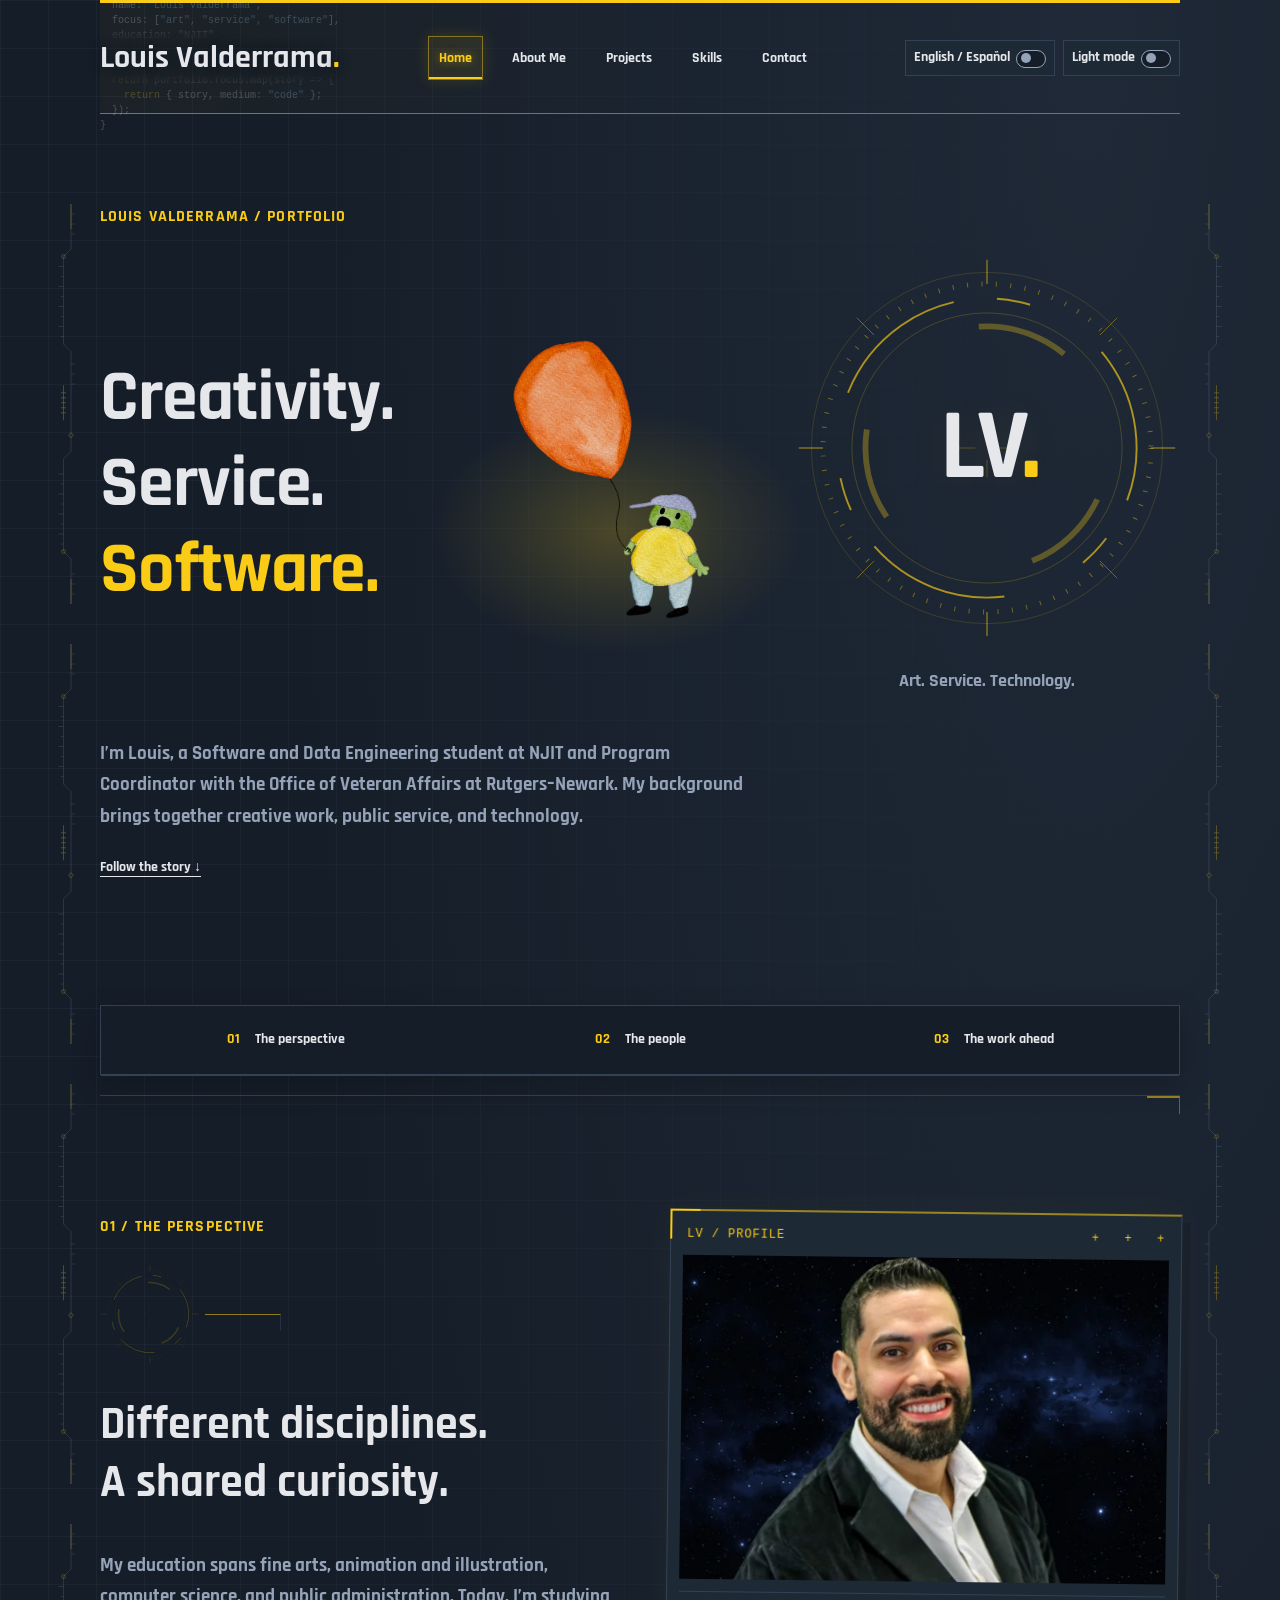
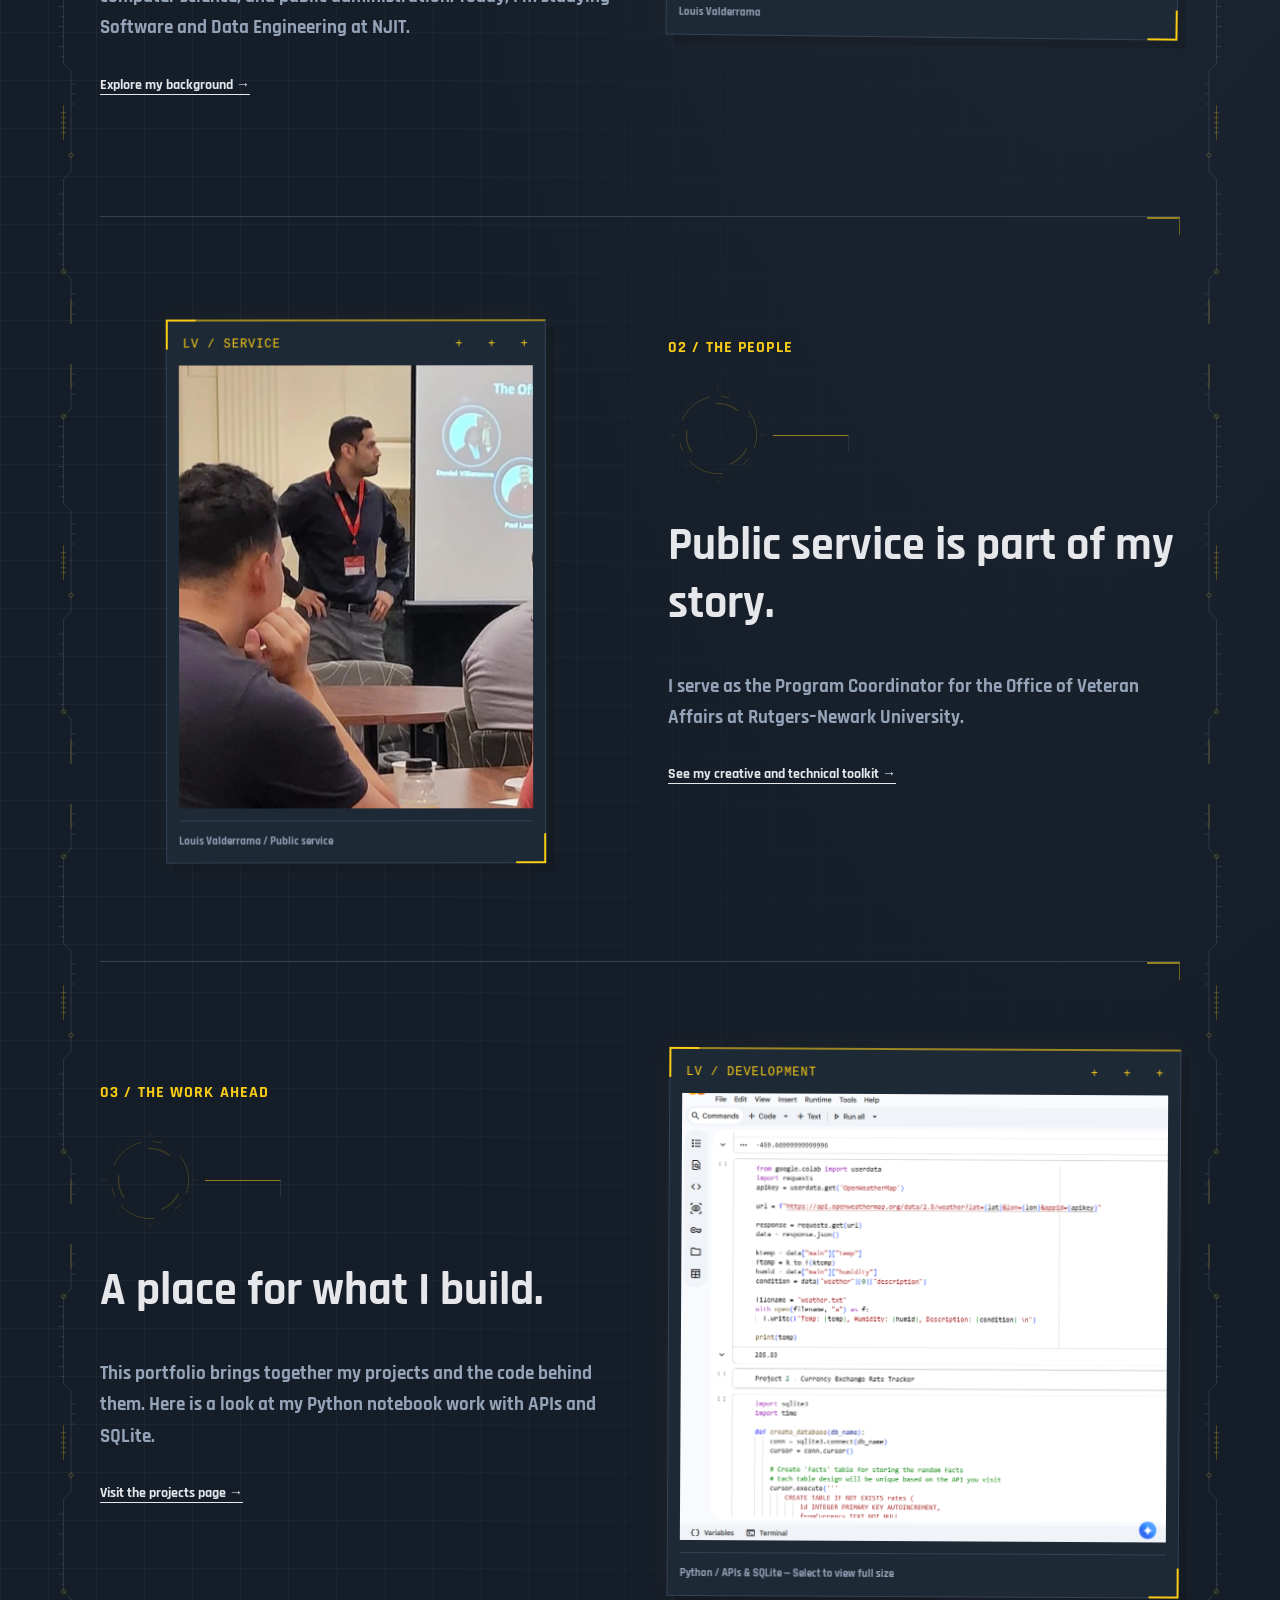
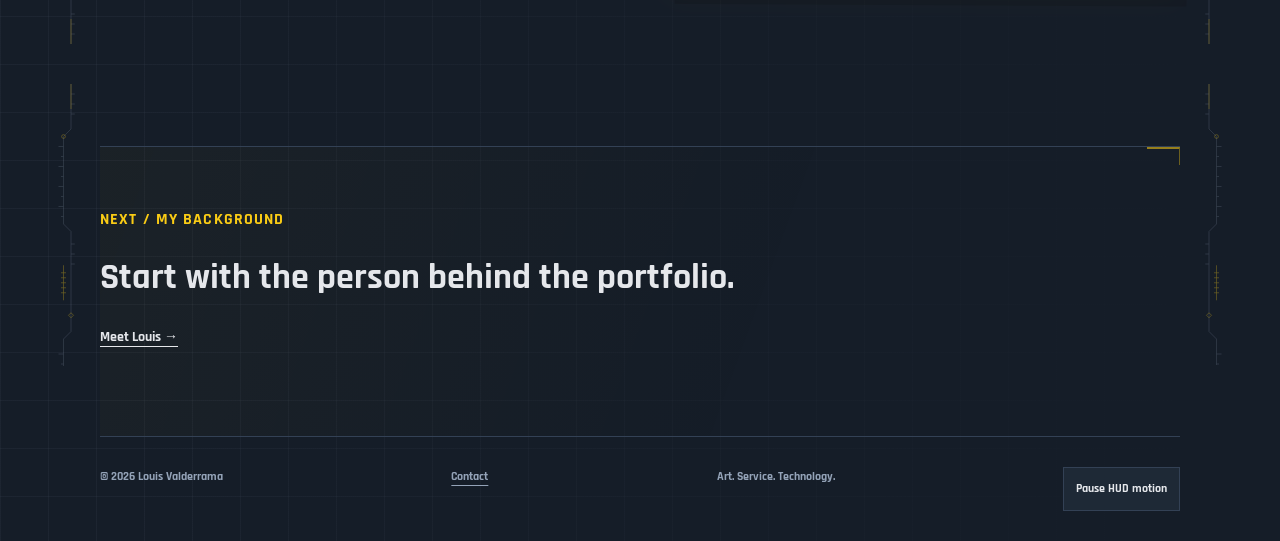
==== index.html @ e99a9b0b "Use normal-flow Service portrait for mobile layouts" ====
<!DOCTYPE html>
<html lang="en">
  <head>
    <meta charset="UTF-8">
    <meta name="viewport" content="width=device-width, initial-scale=1.0">
    <meta name="description" content="Louis Valderrama’s personal portfolio. NJIT Software and Data Engineering student with a background in art, public administration, and technology.">
    <title>Home | Louis Valderrama</title>
    <script>
      // Establish the enhanced header layout and palette before rendering.
      document.documentElement.dataset.js = '';
      try {
        const savedTheme = localStorage.getItem('portfolio-theme');
        document.documentElement.dataset.theme = savedTheme === 'light' ? 'light' : 'dark';
      } catch {
        document.documentElement.dataset.theme = 'dark';
      }
    </script>
    <script src="js/theme.js?v=deferred-theme-1" defer></script>
    <link rel="preload" href="fonts/Rajdhani-Bold.woff2" as="font" type="font/woff2" crossorigin>
    <link rel="stylesheet" href="css/style.css?v=service-portrait-1">
  </head>
  <body>
    <a class="skip-link" href="#main">Skip to content</a>
    <header class="site-header home-header">
      <div class="header-identity">
        <pre class="header-code" aria-hidden="true"><span class="header-code-key">const</span> portfolio = {
  name: <span class="header-code-string">"Louis Valderrama"</span>,
  focus: [<span class="header-code-string">"art", "service", "software"</span>],
  education: <span class="header-code-string">"NJIT"</span>
};
<span class="header-code-key">function</span> explore() {
  <span class="header-code-key">return</span> portfolio.focus.map(story =&gt; {
    <span class="header-code-key">return</span> { story, medium: <span class="header-code-string">"code"</span> };
  });
}</pre>
        <a class="brand" href="index.html" aria-label="Louis Valderrama home">Louis Valderrama<span>.</span>
        </a>
      </div>
      <button class="menu-toggle" type="button" aria-expanded="false" aria-controls="main-navigation" hidden><span class="menu-icon" aria-hidden="true"></span><span>Menu</span></button>
      <nav id="main-navigation" aria-label="Main navigation">
        <a href="index.html" aria-current="page">Home</a>
        <a href="about.html">About Me</a>
        <a href="projects.html">Projects</a>
        <a href="skills.html">Skills</a>
        <a href="contact.html">Contact</a>
      </nav>
      <div class="header-controls">
        <button class="language-toggle" type="button" role="switch" aria-checked="false" aria-label="Spanish language" hidden><span lang="en">English</span> / <span lang="es">Español</span></button>
        <button class="theme-toggle" type="button" role="switch" aria-checked="false" hidden>Light mode</button>
      </div>
    </header>
    <main id="main" class="home-page">
      <section class="hero">
        <div>
          <p class="eyebrow">Louis Valderrama / Portfolio</p>
          <h1>Creativity.<br>Service.<br>
            <span>Software.</span>
          </h1>
          <p class="lead">I’m Louis, a Software and Data Engineering student at NJIT and Program Coordinator with the Office of Veteran Affairs at Rutgers–Newark. My background brings together creative work, public service, and technology.</p>
          <a class="text-link" href="#perspective">Follow the story &darr;</a>
        </div>
        <div class="hero-character">
          <img class="character-body" src="images/balloon-character.webp" alt="Watercolor green character holding an orange balloon." width="1127" height="1396" decoding="async">
          <img class="character-balloon" src="images/balloon-character.webp" alt="" aria-hidden="true" width="1127" height="1396" decoding="async">
        </div>
        <aside class="profile-panel" aria-label="Louis Valderrama monogram">
          <div class="monogram" aria-hidden="true"><b class="monogram-letters">LV<span>.</span></b>
          </div>
          <p>Art. Service. Technology.</p>
        </aside>
      </section>
      <nav class="chapter-nav" aria-label="Homepage chapters">
        <a href="#perspective"><span>01</span> The perspective</a>
        <a href="#people"><span>02</span> The people</a>
        <a href="#work"><span>03</span> The work ahead</a>
        <div class="chapter-progress" aria-hidden="true"><span></span></div>
      </nav>
      <section class="section story-chapter perspective-chapter" id="perspective">
        <div>
          <p class="eyebrow">01 / The perspective</p>
          <div class="chapter-instrument" aria-hidden="true"></div>
          <h2 data-reveal>Different disciplines.<br>A shared curiosity.</h2>
          <p class="lead" data-reveal>My education spans fine arts, animation and illustration, computer science, and public administration. Today, I’m studying Software and Data Engineering at NJIT.</p>
          <a class="text-link" href="about.html">Explore my background &rarr;</a>
        </div>
        <figure class="hud-picture portrait-frame" data-reveal>
          <div class="portrait-mark" aria-hidden="true"><span>LV / PROFILE</span><span>+ &nbsp; + &nbsp; +</span></div>
          <img src="images/louis-valderrama-profile-1200.webp" srcset="images/louis-valderrama-profile-600.webp 600w, images/louis-valderrama-profile-1200.webp 1200w" sizes="(max-width: 850px) 90vw, 550px" alt="Portrait of Louis Valderrama against a starry background." width="2400" height="1600" loading="lazy" decoding="async">
          <figcaption>Louis Valderrama</figcaption>
        </figure>
      </section>
      <section class="section story-chapter perspective-chapter service-chapter" id="people">
        <div>
          <p class="eyebrow">02 / The people</p>
          <div class="chapter-instrument" aria-hidden="true"></div>
          <h2 data-reveal>Public service is part of my story.</h2>
          <p class="lead" data-reveal>I serve as the Program Coordinator for the Office of Veteran Affairs at Rutgers–Newark University.</p>
          <a class="text-link" href="skills.html">See my creative and technical toolkit &rarr;</a>
        </div>
        <figure class="hud-picture portrait-frame" data-reveal>
          <div class="portrait-mark" aria-hidden="true"><span>LV / SERVICE</span><span>+ &nbsp; + &nbsp; +</span></div>
          <img src="images/louis-public-service-portrait.webp" alt="Louis Valderrama in a black button-down shirt standing beside an Office of Veteran Affairs presentation." width="480" height="600" loading="lazy" decoding="async">
          <figcaption>Louis Valderrama / Public service</figcaption>
        </figure>
      </section>
      <section class="section story-chapter perspective-chapter work-chapter" id="work">
        <div>
          <p class="eyebrow">03 / The work ahead</p>
          <div class="chapter-instrument" aria-hidden="true"></div>
          <h2 data-reveal>A place for what I build.</h2>
          <p class="lead" data-reveal>This portfolio brings together my projects and the code behind them. Here is a look at my Python notebook work with APIs and SQLite.</p>
          <a class="text-link" href="projects.html">Visit the projects page &rarr;</a>
        </div>
        <figure class="hud-picture portrait-frame" data-reveal>
          <div class="portrait-mark" aria-hidden="true"><span>LV / DEVELOPMENT</span><span>+ &nbsp; + &nbsp; +</span></div>
          <a class="work-image-link" href="images/work-ahead-api-notebook.png">
            <img src="images/work-ahead-api-notebook.png" alt="Python notebook showing an OpenWeatherMap request, weather-file output, and the start of a SQLite currency-rate table." width="986" height="907" loading="lazy" decoding="async">
          </a>
          <figcaption>Python / APIs &amp; SQLite — Select to view full size</figcaption>
        </figure>
      </section>
      <section class="story-next" aria-labelledby="continue-heading">
        <p class="eyebrow">Next / My background</p>
        <h2 id="continue-heading">Start with the person behind the portfolio.</h2>
        <a class="text-link" href="about.html">Meet Louis &rarr;</a>
      </section>
    </main>
    <footer>
      <p>&copy; 2026 Louis Valderrama</p>
      <a href="contact.html">Contact</a>
      <span>Art. Service. Technology.</span>
      <button class="motion-toggle" type="button" aria-pressed="false" hidden>Pause HUD motion</button>
    </footer>
    <script src="js/language.js" defer></script>
    <script src="js/navigation.js?v=stable-header-1" defer onerror="document.documentElement.removeAttribute('data-js')"></script>
    <script src="js/hud-motion.js" defer></script>
    <script src="js/projects-story.js" defer></script>
  </body>
</html>
---- css/style.css ----
@font-face {
  font-family: "Rajdhani";
  src: url("../fonts/Rajdhani-Bold.woff2") format("woff2");
  font-style: normal;
  font-weight: 700;
  font-display: swap;
}
:root { --paper: #151d28; --ink: #e5e7eb; --accent: #facc15; --line: #334155; --muted: #94a3b8; --panel: #1e2936; }
* { box-sizing: border-box; }
html { color-scheme: dark; }
body { margin: 0; background: var(--paper); color: var(--ink); font-family: "Rajdhani", Arial, Helvetica, sans-serif; font-weight: 700; line-height: 1.65; }
::selection { background: var(--accent); color: var(--paper); }
a { transition: color 160ms ease, background-color 160ms ease, border-color 160ms ease; }
main > *, .hero > * { min-width: 0; }
a { color: inherit; text-underline-offset: 5px; }
a:hover { color: var(--accent); }
a:focus-visible { outline: 3px solid var(--accent); outline-offset: 5px; }
.site-header, main, footer { margin-inline: auto; }
.site-header { display: flex; align-items: center; justify-content: space-between; gap: 24px; padding: 28px 0; border-bottom: 1px solid var(--line); }
.site-header { border-top: 3px solid var(--accent); }
.brand { font-family: "Rajdhani", Arial, Helvetica, sans-serif; font-size: clamp(26px, 2.5vw, 34px); font-weight: 700; text-decoration: none; letter-spacing: 0; line-height: 1.2; }
.brand span, h1 span { color: var(--accent); }
nav { display: flex; flex-wrap: wrap; }
nav a {
  font-size: 14px;
  text-decoration: none;
  padding: 7px 10px;
  border: 1px solid transparent;
}
nav a:hover, nav a:focus-visible {
  color: var(--accent);
  background-color: #facc150d;
  border-color: #facc154d;
  text-shadow: 0 0 12px #facc1570;
}
nav a[aria-current="page"] {
  color: var(--accent);
  background-color: #facc1514;
  border-color: #facc1570;
  box-shadow: inset 0 -2px var(--accent), 0 0 16px #facc1526;
  text-shadow: 0 0 10px #facc1580;
}
nav a { min-height: 44px; display: inline-flex; align-items: center; }
nav a[aria-current] { font-weight: 700; }
.skip-link { position: absolute; top: -100px; left: 12px; padding: 12px; background: var(--panel); z-index: 2; }
.skip-link:focus { top: 10px; }
h1, h2, h3, p { margin-top: 0; }
h1, h2, h3 { font-family: "Rajdhani", Arial, Helvetica, sans-serif; font-weight: 700; }
h1 { font-size: clamp(36px, 5.6vw, 72px); line-height: 1.2; letter-spacing: -.015em; margin-bottom: 28px; }
h2 { font-size: clamp(25px, 3vw, 36px); line-height: 1.25; letter-spacing: 0; }
h3 { font-size: 21px; line-height: 1.3; }
.eyebrow { color: var(--accent); font-size: 16px; font-weight: 700; letter-spacing: .07em; text-transform: uppercase; margin-bottom: 22px; }
.eyebrow, .muted, .note, dt, footer {
  font-family: "Rajdhani", Arial, Helvetica, sans-serif;
}
.lead { font-size: 19px; color: var(--muted); max-width: 650px; }
.hero { display: grid; grid-template-columns: 1.4fr 1fr; align-items: center; padding: 82px 0; }
.button { display: inline-flex; gap: 32px; padding: 14px 22px; background: var(--accent); color: var(--paper); text-decoration: none; font-size: 14px; }
.button:hover { background: var(--panel); color: var(--ink); }
.button { border: 1px solid var(--accent); font-weight: 700; }
.text-link { font-size: 14px; font-weight: 700; }
.profile-panel { color: var(--ink); border-radius: 2px; }
.profile-panel {
  position: relative;
  border-top: 2px solid var(--accent);
  background-image: linear-gradient(135deg, #facc1509, transparent 65%);
}
.profile-panel::after {
  content: "";
  position: absolute;
  right: 14px;
  bottom: 14px;
  width: 20px;
  height: 20px;
  border-right: 2px solid var(--accent);
  border-bottom: 2px solid var(--accent);
  pointer-events: none;
}
.profile-panel .eyebrow { color: var(--accent); }
.profile-panel p:not(.eyebrow) { color: var(--muted); }
.profile-panel a { color: var(--ink); font-size: 14px; }
.monogram { font-size: clamp(85px, 12vw, 160px); line-height: 1.3; font-weight: 700; letter-spacing: -.08em; padding: 20px 0 35px; }
.monogram span { color: var(--accent); }
.monogram { text-shadow: 0 0 40px #facc1512; border-bottom: 1px solid var(--line); margin-bottom: 25px; }
.section { padding: 52px 0; }
.section-heading { display: flex; align-items: baseline; justify-content: space-between; gap: 20px; }
.muted, .note { color: var(--muted); font-size: 14px; }
.page-heading { padding: 75px 0 35px; border-bottom: 1px solid var(--line); }
.page-heading { position: relative; }
.page-heading::after { content: ""; position: absolute; bottom: -1px; left: 0; height: 2px; background: var(--accent); }
.split { display: grid; grid-template-columns: 1fr 1.4fr; border-bottom: 1px solid var(--line); }
.split p { max-width: 650px; }
.education { margin: 0; }
.education-layout { display: grid; grid-template-columns: minmax(0, 1.4fr) minmax(0, 1fr); gap: 40px; align-items: center; }
.education-layout > * { min-width: 0; }
.education-layout .graduation-photo { margin: 0; }
@media (max-width: 850px) {
  .education-layout { grid-template-columns: minmax(0, 1fr); gap: 28px; }
}
/* Editor-inspired syntax colors distinguish labels, disciplines, and schools. */
.education dt { color: #c586c0; }
.education dd { color: #9cdcfe; }
.education dd span { color: #ce9178; }
html[data-theme="light"] .education dt { color: #7a3e91; }
html[data-theme="light"] .education dd { color: #005a8c; }
html[data-theme="light"] .education dd span { color: #8d421c; }
.education > div { display: grid; grid-template-columns: 1fr 2fr; gap: 25px; border-bottom: 1px solid var(--line); }
dt { color: var(--muted); }
dd { margin: 0; font-size: 19px; }
dd span { display: block; color: var(--muted); font-size: 14px; }
dd span:not(:last-child) { margin-bottom: 18px; }
.tags { display: flex; flex-wrap: wrap; list-style: none; padding: 0; }
.tags li { border-radius: 2px; }
.skill-list article { display: grid; border-bottom: 1px solid var(--line); }
.note { margin-top: 25px; }
.email { display: inline-block; font-size: clamp(23px, 4.5vw, 55px); letter-spacing: -.04em; font-weight: 700; margin-bottom: 20px; overflow-wrap: anywhere; }
.contact-panel > p:not(.eyebrow) { color: var(--muted); }
.contact-form { max-width: 650px; margin-block: 32px; }
.contact-form[hidden], .contact-form [hidden] { display: none; }
.form-field { margin-bottom: 24px; }
.form-field label { display: block; margin-bottom: 8px; }
.form-field input, .form-field textarea {
  display: block;
  width: 100%;
  min-width: 0;
  padding: 12px;
  border: 1px solid var(--line);
  border-radius: 0;
  background: var(--panel);
  color: var(--ink);
  font: 16px/1.5 Arial, Helvetica, sans-serif;
}
.form-field textarea { resize: vertical; }
.form-field [aria-invalid="true"] { border: 2px solid var(--accent); }
.field-error { color: var(--accent); margin-block: 8px 0; }
.form-field .muted { margin-block: 8px 0; }
.contact-form button { font: inherit; cursor: pointer; min-height: 44px; }
.form-field input:focus-visible, .form-field textarea:focus-visible,
.contact-form button:focus-visible { outline: 3px solid var(--accent); outline-offset: 4px; }
#contact-status { margin-block: 20px 12px; }
footer { border-top: 1px solid var(--line); padding: 26px 0; display: flex; justify-content: space-between; gap: 20px; color: var(--muted); font-size: 12px; }
footer p { margin: 0; }
@media (max-width: 850px) {
  .site-header { flex-direction: column; align-items: flex-start; gap: 15px; }
  .hero { gap: 35px; padding: 50px 0; }
}
@media (max-width: 580px) {
  .contact-panel { padding: 25px 18px; }
  nav { gap: 18px; }
  nav a { font-size: 13px; }
  .hero, .split, .education > div, .skill-list article { grid-template-columns: 1fr; }
  .hero { gap: 35px; }
  .profile-panel { padding: 28px; }
  .monogram { font-size: 95px; padding: 0 0 15px; }
   .split { gap: 15px; }
  .section { padding: 35px 0; }
  .page-heading { padding-top: 45px; }
  .section-heading { display: block; }
  .education > div, .skill-list article { gap: 10px; }
  footer { flex-wrap: wrap; }
  footer span { width: 100%; }
}
/* HUD details frame the content without adding simulated system activity. */
nav { counter-reset: navigation; gap: 18px; }
nav a { gap: 7px; }
nav a::before {
  counter-increment: navigation;
  content: "0" counter(navigation);
  color: var(--muted);
  font: 700 10px "Rajdhani", Arial, Helvetica, sans-serif;
}
nav a[aria-current]::before { color: var(--accent); }
.brand::before { content: "["; color: var(--accent); margin-right: 10px; font-weight: 700; }
.profile-panel, .contact-panel { position: relative; }
 .contact-panel {
  background-image: linear-gradient(135deg, #facc1506, transparent 45%);
}
 .contact-panel::after {
  position: absolute;
  border-top: 1px solid var(--accent);
  border-right: 1px solid var(--accent);
  pointer-events: none;
}
.profile-panel .monogram {
  display: flex;
  align-items: center;
  justify-content: center;
  width: 100%;
  aspect-ratio: 1;
  padding: 0;
  border: 0;
  font-size: clamp(64px, 8vw, 100px);
}
.profile-panel { background-color: var(--panel); }
.page-heading { padding-right: 240px; isolation: isolate; }
.page-heading::before {
  content: "";
  position: absolute;
  z-index: -1;
  right: 0;
  top: 35px;
  width: 225px;
  height: 225px;
  background: url("../images/hud-ring.svg") center / contain no-repeat;
  pointer-events: none;
}
.section-heading { border-bottom: 1px solid var(--line); padding-bottom: 15px; }
.section-heading h2 { margin-bottom: 0; }
.education > div, .skill-list article { border-left: 2px solid var(--line); padding-left: 22px; }
.education > div:hover, .skill-list article:hover { border-left-color: var(--accent); }
.tags li { border-left: 2px solid #facc1566; }
.button { border-radius: 0; box-shadow: 4px 4px 0 #facc1520; }
@media (max-width: 1050px) {
  .site-header { flex-direction: column; align-items: flex-start; gap: 15px; }
}
@media (max-width: 850px) {
  .hero { grid-template-columns: 1.2fr 1fr; }
  .profile-panel { padding: 22px; }
  .page-heading { padding-right: 150px; }
  .page-heading::before { width: 140px; height: 140px; top: 60px; opacity: .4; }
}
@media (max-width: 580px) {
  nav { gap: 7px 16px; }
  nav a { gap: 5px; }
  .hero { grid-template-columns: 1fr; }
  .profile-panel .monogram { max-width: 280px; margin-inline: auto; font-size: 80px; }
  .page-heading { padding-right: 0; min-height: 0; }
  .page-heading::before { display: none; }
}
/* Editor-inspired project entries with room for screenshots and source links. */
.workspace-heading { display: flex; justify-content: space-between; align-items: end; flex-wrap: wrap; gap: 16px; margin-bottom: 28px; }
.workspace-heading .eyebrow { margin-bottom: 10px; }
.workspace-heading h2 { margin-bottom: 0; }
 .project-visual > p { font-family: "Rajdhani", Arial, Helvetica, sans-serif; }
.code-projects { display: grid; }
.code-project { min-width: 0; }
.code-project-body { display: grid; grid-template-columns: 1.2fr 1fr; }
.project-brief { min-width: 0; }
.project-brief .eyebrow { margin-bottom: 12px; }
.project-brief h3 { font-size: clamp(23px, 3vw, 30px); }
.project-brief h3 > span { color: var(--accent); margin-left: 4px; }
.project-brief > p:not(.eyebrow) { color: var(--muted); font-size: 14px; }
.code-key { color: var(--accent); }
.project-visual { min-width: 0; display: flex; flex-direction: column; border-left: 1px solid var(--line); }
.project-visual > p { color: var(--muted); margin: 16px 0 0; font-size: 11px; }
@media (max-width: 760px) {
  .code-project-body { grid-template-columns: 1fr; }
  .project-visual { border-left: 0; border-top: 1px solid var(--line); }
}
@media (max-width: 400px) {
  .project-brief, .project-visual { padding: 18px; }
}
/* Center each skill group within its content column. */
.skill-list article {
  align-items: center;
}
.skill-list article > div {
  min-width: 0;
  text-align: center;
}
.skill-list article > div .tags {
  justify-content: center;
  margin-bottom: 0;
}
/* Translucent category plaques keep skill labels prominent and easy to read. */
.skill-list article > .eyebrow {
  position: relative;
  align-self: center;
  display: block;
  margin: 0;
  color: var(--accent);
  line-height: 1.6;
  letter-spacing: .045em;
  text-transform: none;
  overflow-wrap: anywhere;
  border-left: 3px solid var(--accent);
}
.skill-list article > .eyebrow::after {
  position: absolute;
  right: 7px;
  bottom: 7px;
  width: 10px;
  height: 10px;
  border-right: 1px solid var(--accent);
  border-bottom: 1px solid var(--accent);
  pointer-events: none;
}
@media (max-width: 850px) {
  .skill-list article > .eyebrow { padding: 18px 16px; }
}
@media (max-width: 580px) {
  .skill-list article > .eyebrow { margin-bottom: 16px; }
}
@media (prefers-reduced-motion: reduce) {
  a { transition: none; }
}
/* A quieter reading rhythm: one chapter at a time, with HUD detail at the opening. */
body {
  /* A page-color layer fades the faint grid away toward the right. */
  background-image: radial-gradient(ellipse at 85% 0%, #33415555, transparent 55%),
    linear-gradient(90deg, transparent 10%, var(--paper) 92%),
    linear-gradient(#94a3b80f 1px, transparent 1px),
    linear-gradient(90deg, #94a3b80f 1px, transparent 1px);
  background-size: auto, auto, 48px 48px, 48px 48px;
}
.site-header, main, footer { width: min(1080px, 88%); }
.site-header { padding-block: 24px; }
nav a::before, .brand::before { content: none; }
.hero { min-height: 72vh; padding-block: 90px; gap: 64px; }
.hero .text-link { display: inline-block; margin-top: 20px; }
.profile-panel {
  border: 0;
  background: none;
  box-shadow: none;
  padding: 0;
}
.profile-panel p:not(.eyebrow) { max-width: none; text-align: center; font-size: 18px; }
.profile-panel::after,
.contact-panel::after, .section-heading::before { content: none; }
.section { padding-block: 90px; }
.story-chapter { max-width: 780px; border-top: 1px solid var(--line); }
.story-chapter h2 { max-width: 650px; font-size: clamp(30px, 4vw, 46px); }
.story-chapter .lead { margin-bottom: 28px; }
.perspective-chapter { display: grid; grid-template-columns: minmax(0, 1fr) minmax(0, 1fr); max-width: none; gap: 56px; align-items: center; }
.perspective-chapter .portrait-frame { width: 100%; max-width: none; margin: 0; box-shadow: 8px 8px 0 #0002, 0 0 28px #facc1509; }
.perspective-chapter .portrait-frame img { aspect-ratio: 3 / 2; object-fit: contain; }
.portrait-mark { display: flex; justify-content: space-between; gap: 16px; padding: 2px 4px 12px; color: var(--accent); font: 12px/1.5 Consolas, "Courier New", monospace; letter-spacing: .08em; }
.portrait-frame figcaption { border-top: 1px solid var(--line); margin-top: 12px; }

.work-chapter .portrait-frame img { aspect-ratio: auto; }
.work-image-link { display: block; }
.service-chapter .portrait-frame { max-width: 380px; justify-self: center; }
/* The portrait asset contains the crop; keep it in normal flow on all screens. */
.service-chapter .portrait-frame img {
  width: 100%;
  height: auto;
  aspect-ratio: 4 / 5;
  object-fit: cover;
}
@media (max-width: 850px) {
  .perspective-chapter { grid-template-columns: minmax(0, 1fr); gap: 36px; }
  .perspective-chapter .portrait-frame { max-width: 560px; }
}
.page-heading { padding-block: 90px 70px; min-height: 0; }
.section-heading { border: 0; padding: 0; margin-bottom: 36px; }
.split { gap: 70px; }
.education > div { border-left: 0; padding: 28px 0; }
.skill-list { padding-block: 20px 0; }
.skill-list article { padding: 70px 0; border-left: 0; }
.skill-list article > .eyebrow {
  padding: 0;
  background: none;
  border: 0;
  box-shadow: none;
  backdrop-filter: none;
  font-size: 16px;
  text-align: left;
}
.skill-list article > .eyebrow::after { content: none; }
.skill-list h2 { margin-bottom: 18px; }
.skill-context { color: var(--muted); margin-bottom: 24px; }
.tags { gap: 10px 22px; }
.tags li { border: 0; border-bottom: 1px solid var(--line); background: none; padding: 8px 0; }
.code-projects { gap: 0; }
.code-project { background: none; box-shadow: none; border: 0; border-bottom: 1px solid var(--line); padding-block: 55px; }
.code-project-body { gap: 48px; align-items: center; }
.project-brief { padding: 0; }
.project-visual { border: 0; padding: 0; background: none; gap: 24px; }
.project-screenshot {
  position: relative;
  margin: 0;
  padding: 18px;
  border: 1px solid var(--line);
  border-top: 2px solid var(--accent);
  background: linear-gradient(135deg, #facc1509, transparent 60%), var(--panel);
  box-shadow: 5px 5px 0 #0002;
}
.project-screenshot::before, .project-screenshot::after {
  content: "";
  position: absolute;
  width: 26px;
  height: 26px;
  border-color: var(--accent);
  border-style: solid;
  pointer-events: none;
}
.project-screenshot::before { top: 5px; left: 5px; border-width: 2px 0 0 2px; }
.project-screenshot::after { bottom: 5px; right: 5px; border-width: 0 2px 2px 0; }
.project-screenshot a { display: block; position: relative; z-index: 1; transform-origin: center; }
.project-screenshot img { display: block; width: 100%; height: auto; }
.sorting-screenshot img { max-height: 360px; object-fit: contain; background: #111111; }
.project-screenshot figcaption {
  margin-top: 16px;
  padding-top: 12px;
  border-top: 1px solid var(--line);
  color: var(--muted);
  font: 13px/1.6 Consolas, "Courier New", monospace;
}
.project-screenshot:focus-within { border-color: var(--accent); }
@media (prefers-reduced-motion: no-preference) {
  .project-screenshot a { transition: transform 180ms ease, box-shadow 180ms ease; }
  .project-screenshot a:focus-visible { transform: scale(1.035); box-shadow: 0 0 20px #facc1526; }
}
@media (hover: hover) and (prefers-reduced-motion: no-preference) {
  .project-screenshot a:hover { transform: scale(1.035); box-shadow: 0 0 20px #facc1526; }
}
.contact-panel { margin-block: 70px 90px; padding: 0 0 0 28px; border: 0; border-left: 2px solid var(--accent); background: none; box-shadow: none; }
.story-next { border-top: 1px solid var(--line); padding-block: 60px 85px; margin-top: 35px; }
.story-next h2 { max-width: 650px; margin-bottom: 24px; }
footer { padding-block: 30px; }
@media (max-width: 850px) {
  .hero { gap: 32px; }
  .split { gap: 30px; }
}
@media (max-width: 580px) {
  .hero { min-height: 0; padding-block: 64px; }
  .hero .profile-panel { display: none; }
  .section { padding-block: 58px; }
  .page-heading { padding-block: 60px 42px; }
  .skill-list { padding-block: 0; }
  .skill-list article { padding-block: 44px; gap: 24px; }
  .skill-list article > .eyebrow { margin-bottom: 0; text-align: center; }
  .code-project { padding-block: 40px; }
  .code-project-body { gap: 24px; }
  .project-brief, .project-visual { padding: 0; }
  .contact-panel { margin-block: 50px; padding-left: 18px; }
  .story-next { padding-block: 44px 60px; }
  footer { flex-direction: column; gap: 12px; }
}
/* Projects unfold as three chapters; screenshots stay usable without JavaScript. */
.chapter-nav {
  position: sticky;
  top: 12px;
  z-index: 3;
  display: flex;
  gap: 8px;
  padding: 12px;
  margin: 36px 0 20px;
  border: 1px solid var(--line);
  background: var(--paper);
  box-shadow: 0 10px 30px #0003;
}
.chapter-nav a { flex: 1; justify-content: center; text-align: center; }
.chapter-nav a span { color: var(--accent); margin-right: 8px; }
.chapter-progress { position: absolute; inset: auto 0 -2px; height: 2px; background: var(--line); }
.chapter-progress span { display: block; height: 100%; background: var(--accent); transform: scaleX(var(--reading-progress, 0)); transform-origin: left; }
.projects-page .code-project { padding-block: 100px; scroll-margin-top: 115px; }
.projects-page .code-project-body { grid-template-columns: minmax(0, .9fr) minmax(0, 1.2fr); align-items: start; gap: 60px; }
.projects-page .project-brief { position: sticky; top: 125px; padding: 24px 0; isolation: isolate; }
.projects-page .project-brief h3 { font-size: clamp(36px, 4.5vw, 60px); line-height: 1.1; margin-bottom: 28px; }
.projects-page .project-brief > p:not(.eyebrow) { font-size: 17px; }
.projects-page .project-brief .chapter-hook { color: var(--ink); font-size: 24px; max-width: 320px; line-height: 1.3; margin-bottom: 36px; }
.chapter-instrument { position: relative; width: 140px; height: 140px; margin-bottom: 32px; opacity: .55; background: url("../images/hud-ring.svg") center / contain no-repeat; }
.chapter-instrument::after { content: ""; position: absolute; left: 145px; top: 50%; width: min(10vw, 100px); height: 16px; border-top: 1px solid var(--accent); border-right: 1px solid var(--line); pointer-events: none; }
.project-flow { counter-reset: sequence; list-style: none; padding: 0; margin: 32px 0 0; border-left: 1px solid var(--line); }
.project-flow li { padding: 12px 16px; font: 14px/1.5 Consolas, "Courier New", monospace; color: var(--muted); }
.project-flow li::before { counter-increment: sequence; content: "0" counter(sequence) " / "; color: var(--accent); }
.projects-page .project-visual { gap: 56px; padding-block: 24px; }
.projects-page .project-screenshot { transform-origin: center; }
.projects-page .project-screenshot:nth-child(even) { margin-left: 24px; }
.projects-page .sorting-screenshot img { max-height: 480px; }
@media (prefers-reduced-motion: no-preference) {
  .projects-page.story-motion [data-reveal] { opacity: .45; transform: translateY(24px); transition: opacity 650ms ease, transform 650ms ease; }
  .projects-page.story-motion [data-reveal].is-revealed { opacity: 1; transform: none; }
  .projects-page.story-motion .project-screenshot { transform: translateY(calc((var(--chapter-progress, .5) - .5) * -48px)) rotate(calc((var(--chapter-progress, .5) - .5) * 1.4deg)); }
  .projects-page.story-motion .project-screenshot:nth-child(even) { transform: translateY(calc((var(--chapter-progress, .5) - .5) * 48px)) rotate(calc((var(--chapter-progress, .5) - .5) * -1.4deg)); }
  .projects-page.story-motion .chapter-instrument { animation: hud-orbit 90s linear infinite; }
}
@media (max-width: 850px) {
  .projects-page .code-project-body { grid-template-columns: minmax(0, 1fr); gap: 24px; }
  .projects-page .project-brief { position: relative; top: auto; }
  .projects-page .project-brief .chapter-hook { max-width: none; }
  .projects-page .code-project { padding-block: 60px; }
  .chapter-nav a { font-size: 13px; padding: 8px 4px; }
  .chapter-nav a span { margin-right: 3px; }
  .projects-page .project-screenshot:nth-child(even) { margin-left: 0; }
}
@media (max-height: 760px) {
  .projects-page .project-brief { position: relative; top: auto; }
}
@media (max-width: 580px) {
  .chapter-nav { top: 0; gap: 4px; padding: 6px; }
  .chapter-nav a { flex-direction: column; gap: 2px; }
  .projects-page .project-brief > p:not(.eyebrow) { font-size: 16px; }
  .chapter-instrument { width: 100px; height: 100px; }
  .chapter-instrument::after { left: 105px; width: 60px; }
}
/* The homepage moves from background, to service, to the work itself. */
.home-page .story-chapter { padding-block: 100px; scroll-margin-top: 110px; align-items: start; }
.home-page .story-chapter > div:first-child { position: sticky; top: 115px; padding-block: 18px; }
.home-page .chapter-instrument { width: 100px; height: 100px; margin-block: 24px 32px; }
.home-page .chapter-instrument::after { left: 105px; width: 75px; }
.home-page .service-chapter > div:first-child { grid-column: 2; grid-row: 1; }
.home-page .service-chapter > figure { grid-column: 1; grid-row: 1; }
.home-page .portrait-frame { align-self: center; }
@media (prefers-reduced-motion: no-preference) {
  .home-page.story-motion [data-reveal] { opacity: .45; transform: translateY(28px); transition: opacity 700ms ease, transform 700ms ease; }
  .home-page.story-motion .is-revealed { opacity: 1; transform: none; }
  .home-page.story-motion .portrait-frame { transform: translateY(calc((var(--chapter-progress, .5) - .5) * -64px)) rotate(calc((var(--chapter-progress, .5) - .5) * 1.4deg)); }
  .home-page.story-motion .service-chapter .portrait-frame { transform: translateY(calc((var(--chapter-progress, .5) - .5) * 64px)) rotate(calc((var(--chapter-progress, .5) - .5) * -1.4deg)); }
  .home-page.story-motion .chapter-instrument { animation: hud-orbit 90s linear infinite; }
}
@media (max-width: 850px) {
  .home-page .story-chapter { padding-block: 60px; }
  .home-page .story-chapter > div:first-child { position: relative; top: auto; }
  .home-page .service-chapter > div:first-child, .home-page .service-chapter > figure { grid-column: auto; grid-row: auto; }
}
@media (max-height: 760px) { .home-page .story-chapter > div:first-child { position: relative; top: auto; } }
/* Interactive skill chapters share the project reading-progress behavior. */
.skills-page .skill-list article { padding-block: 100px; scroll-margin-top: 120px; align-items: start; gap: 64px; }
.skills-page .skill-copy { padding-block: 24px; }
.skills-page .skill-copy h2 { font-size: clamp(32px, 4vw, 48px); }
.skills-page .skill-copy .chapter-instrument { margin-inline: auto; }
.skills-page .skill-visual { position: sticky; top: 115px; }
.skill-hint { color: var(--muted); font-size: 14px; }
.skill-explorer { display: grid; grid-template-columns: repeat(2, minmax(0, 1fr)); gap: 14px; list-style: none; padding: 0; margin: 28px 0 0; text-align: left; }
.skill-explorer li { min-width: 0; }
.skill-explorer details { border: 1px solid var(--line); border-top: 2px solid var(--accent); background: var(--panel); }
.skill-explorer summary { padding: 16px; cursor: pointer; font-size: 18px; font-weight: 700; overflow-wrap: anywhere; }
.skill-explorer summary::marker { color: var(--accent); }
.skill-explorer summary:hover { color: var(--accent); }
.skill-explorer summary:focus-visible { outline: 3px solid var(--accent); outline-offset: 4px; }
.skill-explorer details[open] { border-color: var(--accent); box-shadow: 4px 4px 0 #facc1514; }
.skill-explorer details p { padding-inline: 16px; margin-bottom: 18px; color: var(--muted); font-size: 15px; }
.skill-explorer details a { display: inline-block; margin: 0 16px 18px; font-weight: 700; font-size: 14px; }
@media (prefers-reduced-motion: no-preference) {
  .skills-page.story-motion [data-reveal] { opacity: .45; transform: translateY(24px); transition: opacity 650ms ease, transform 650ms ease; }
  .skills-page.story-motion .is-revealed { opacity: 1; transform: none; }
  .skills-page.story-motion .hud-picture { transform: translateY(calc((var(--chapter-progress, .5) - .5) * -48px)) rotate(calc((var(--chapter-progress, .5) - .5) * 1.4deg)); }
  .skills-page.story-motion article:nth-child(even) .hud-picture { transform: translateY(calc((var(--chapter-progress, .5) - .5) * 48px)) rotate(calc((var(--chapter-progress, .5) - .5) * -1.4deg)); }
  .skills-page.story-motion .chapter-instrument { animation: hud-orbit 90s linear infinite reverse; }
}
@media (max-width: 850px) {
  .skills-page .skill-list article { grid-template-columns: minmax(0, 1fr); padding-block: 60px; gap: 32px; }
  .skills-page .skill-visual { position: relative; top: auto; }
  .skills-page .hud-picture { max-width: 460px; margin-inline: auto; }
}
@media (max-height: 760px) { .skills-page .skill-visual { position: relative; top: auto; } }
@media (max-width: 580px) { .skill-explorer { grid-template-columns: minmax(0, 1fr); } }
/* HUD accents frame the story without interrupting the reading column. */
.profile-panel .monogram { position: relative; isolation: isolate; background: none; }
.profile-panel .monogram::before {
  content: "";
  position: absolute;
  inset: 0;
  z-index: -1;
  background: url("../images/hud-ring.svg") center / contain no-repeat;
  pointer-events: none;
}
.page-heading.picture-heading::before { content: ""; width: 56px; height: 56px; top: 16px; opacity: .6; }
.motion-toggle {
  min-height: 44px;
  padding: 8px 12px;
  border: 1px solid var(--line);
  background: var(--panel);
  color: var(--ink);
  font: inherit;
  cursor: pointer;
}
.motion-toggle[hidden] { display: none; }
.motion-toggle:hover { border-color: var(--accent); }
.motion-toggle:focus-visible { outline: 3px solid var(--accent); outline-offset: 4px; }
@keyframes hud-orbit { to { transform: rotate(360deg); } }
@keyframes hud-glow { from { opacity: .55; } to { opacity: 1; } }
@keyframes hud-rail-drift { to { background-position: center 440px; } }
@keyframes hud-rail-glow { from { opacity: .45; } to { opacity: .75; } }
@media (prefers-reduced-motion: no-preference) {
  .page-heading::before { animation: hud-orbit 80s linear infinite; }
  .profile-panel .monogram::before { animation: hud-orbit 100s linear infinite reverse; }
  .hud-picture::before, .hud-picture::after { animation: hud-glow 5s ease-in-out infinite alternate; }
  main::before, main::after {
    animation: hud-rail-drift 32s linear infinite, hud-rail-glow 8s ease-in-out infinite alternate;
  }
  main::after { animation-direction: reverse, alternate-reverse; }
  html[data-hud-paused] .page-heading::before,
  html[data-hud-paused] .profile-panel .monogram::before,
  html[data-hud-paused] .hud-picture::before,
  html[data-hud-paused] .hud-picture::after,
  html[data-hud-paused] main::before,
  html[data-hud-paused] main::after { animation-play-state: paused; }
}
.skill-list article { grid-template-columns: 1fr 1.2fr; gap: 64px; }
.skill-list article > .skill-visual { text-align: left; }
.skill-visual > .eyebrow { margin-bottom: 20px; font-size: 17px; }
.hud-picture {
  position: relative;
  margin: 0;
  padding: 12px;
  border: 1px solid var(--line);
  border-top: 2px solid #facc1590;
  background: var(--panel);
  box-shadow: 8px 8px 0 #0002;
}
.hud-picture::before, .hud-picture::after {
  content: "";
  position: absolute;
  width: 28px;
  height: 28px;
  pointer-events: none;
}
.hud-picture::before { top: -2px; left: -1px; border-top: 2px solid var(--accent); border-left: 2px solid var(--accent); }
.hud-picture::after { bottom: -1px; right: -1px; border-bottom: 2px solid var(--accent); border-right: 2px solid var(--accent); }
.hud-picture img { display: block; width: 100%; height: auto; aspect-ratio: 1; object-fit: cover; }
.hud-picture.contact-photo img { aspect-ratio: auto; object-fit: contain; }
.hud-picture.background-portrait { margin: 24px 0 0; }
.hud-picture.background-portrait img { aspect-ratio: auto; object-fit: contain; }
.hud-picture.design-artwork img {
  width: 100%;
  height: auto;
  aspect-ratio: 2550 / 3300;
  object-fit: contain;
}
.hud-picture figcaption { padding-top: 12px; color: var(--muted); font: 700 11px/1.6 "Rajdhani", Arial, Helvetica, sans-serif; }
.picture-heading { display: grid; grid-template-columns: 1.2fr 1fr; gap: 60px; align-items: center; padding-right: 0; }
.picture-heading::before { content: none; }
.skill-list article:nth-child(2) { background: linear-gradient(90deg, transparent, #facc1505); }
@media (max-width: 850px) {
  .skill-list article, .picture-heading { gap: 32px; }
}
@media (max-width: 580px) {
  .skill-list article, .picture-heading { grid-template-columns: 1fr; }
  .skill-list article > .skill-visual { text-align: center; }
  .skill-visual > .eyebrow { font-size: 16px; }
  .picture-heading { padding-top: 60px; }
  .hud-picture { max-width: 400px; width: 100%; margin-inline: auto; }
}
main { position: relative; }
main::before, main::after {
  content: "";
  position: absolute;
  top: 70px;
  bottom: 70px;
  width: 20px;
  background: url("../images/hud-rail.svg") top center / 20px 440px repeat-y;
  opacity: .65;
  pointer-events: none;
}
main::before { right: calc(100% + 24px); }
main::after { left: calc(100% + 24px); transform: scaleX(-1); }
.site-header {
  background: linear-gradient(90deg, #facc1508, transparent 55%);
  border-bottom-color: #64748b;
}
.page-heading::before { opacity: .45; }
.page-heading::after { width: 85px; box-shadow: 94px 0 #facc1570, 110px 0 #facc1530; }
.story-chapter, .story-next, .code-project { position: relative; }
.story-chapter::before, .story-next::before, .code-project::before {
  content: "";
  position: absolute;
  top: 0;
  right: 0;
  width: 32px;
  height: 16px;
  border-top: 2px solid #facc1590;
  border-right: 1px solid #facc1560;
  pointer-events: none;
}
.story-next { background: linear-gradient(110deg, #facc1507, transparent 65%); }
.project-brief .eyebrow { font-size: 18px; }
.contact-panel::after {
  content: "";
  top: 0;
  right: 0;
  width: 28px;
  height: 28px;
}
@media (max-width: 1050px) {
  main::before, main::after { display: none; }
}
@media (max-width: 580px) {
  .page-heading { padding-top: 90px; }
  .page-heading::before {
    display: block;
    width: 56px;
    height: 56px;
    top: 18px;
    opacity: .6;
  }
  .story-next { padding-right: 12px; }
}

/* Move the initials independently of the surrounding HUD ring. */
.profile-panel .monogram { perspective: 650px; }
.monogram-letters {
  display: inline-block;
  font-weight: inherit;
  transform-origin: center;
}
@keyframes monogram-depth {
  0%, 100% {
    transform: translateZ(0) rotateX(0);
    text-shadow: 0 2px 4px #0006;
  }
  50% {
    transform: translateZ(75px) rotateX(-6deg);
    text-shadow: 0 14px 16px #0009, 0 0 22px #facc1530;
  }
}
@media (prefers-reduced-motion: no-preference) {
  .monogram-letters { animation: monogram-depth 4.5s ease-in-out infinite; }
  html[data-hud-paused] .monogram-letters { animation-play-state: paused; }
}

/* Shared theme colors; keep the original dark palette as the default. */
html[data-theme="light"] {
  color-scheme: light;
  --paper: #f4f6f8;
  --ink: #17202d;
  --accent: #855700;
  --line: #8c9bad;
  --muted: #475569;
  --panel: #e4eaf0;
}
.theme-toggle {
  flex-shrink: 0;
  min-height: 44px;
  padding: 8px 12px;
  border: 1px solid var(--line);
  background: var(--panel);
  color: var(--ink);
  font: inherit;
  cursor: pointer;
}
.theme-toggle[hidden] { display: none; }
.theme-toggle:hover { border-color: var(--accent); }
.theme-toggle:focus-visible { outline: 3px solid var(--accent); outline-offset: 4px; }
html[data-theme="light"] nav a:hover,
html[data-theme="light"] nav a:focus-visible,
html[data-theme="light"] nav a[aria-current="page"] {
  border-color: var(--accent);
  background: #8557000d;
  text-shadow: none;
  box-shadow: inset 0 -2px var(--accent);
}
html[data-theme="light"] .site-header { border-bottom-color: var(--line); }
html[data-theme="light"] .code-key { color: var(--accent); }
html[data-theme="light"] .profile-panel .monogram::before,
html[data-theme="light"] .page-heading::before,
html[data-theme="light"] main::before,
html[data-theme="light"] main::after { filter: brightness(.55); }
@media (min-width: 1051px) {
  .site-header { flex-wrap: wrap; }
}

.language-toggle {
  flex-shrink: 0;
  min-height: 44px;
  padding: 8px 12px;
  border: 1px solid var(--line);
  background: var(--panel);
  color: var(--ink);
  font: inherit;
  cursor: pointer;
}
.language-toggle[hidden] { display: none; }
.language-toggle:hover { border-color: var(--accent); }
.language-toggle:focus-visible { outline: 3px solid var(--accent); outline-offset: 4px; }
.language-toggle, .theme-toggle {
  position: relative;
  min-height: 36px;
  padding: 5px 44px 5px 8px;
  font-size: 14px;
  line-height: 1.4;
  white-space: nowrap;
}
.language-toggle::before, .theme-toggle::before {
  content: "";
  position: absolute;
  right: 8px;
  top: calc(50% - 8px);
  width: 28px;
  height: 16px;
  border: 1px solid var(--muted);
  border-radius: 12px;
  background: var(--paper);
  pointer-events: none;
}
.language-toggle::after, .theme-toggle::after {
  content: "";
  position: absolute;
  right: 23px;
  top: calc(50% - 5px);
  width: 10px;
  height: 10px;
  border-radius: 50%;
  background: var(--muted);
  pointer-events: none;
}
.language-toggle[aria-checked="true"]::before, .theme-toggle[aria-checked="true"]::before { border-color: var(--accent); }
.language-toggle[aria-checked="true"]::after, .theme-toggle[aria-checked="true"]::after { transform: translateX(12px); background: var(--accent); }
@media (prefers-reduced-motion: no-preference) {
  .language-toggle::after, .theme-toggle::after { transition: transform 160ms ease, background-color 160ms ease; }
}

.home-page .hero { grid-template-columns: minmax(0, 1.4fr) minmax(0, .65fr) minmax(0, 1fr); gap: 28px; }
.hero-character {
  position: relative;
  isolation: isolate;
  width: 100%;
  max-width: 300px;
  justify-self: center;
  align-self: start;
  margin-top: 12px;
  transform: translateX(-40px);
}
.hero-character::before {
  content: "";
  position: absolute;
  z-index: -1;
  inset: 25% -25% -5%;
  background: radial-gradient(ellipse, #facc1538, #facc1514 42%, transparent 70%);
  pointer-events: none;
}
.hero-character img { display: block; width: 100%; height: auto; }
.character-body { clip-path: inset(51% 0 0); }
.character-balloon {
  position: absolute;
  inset: 0;
  clip-path: inset(0 0 49%);
  transform-origin: 51% 51%;
}
@keyframes balloon-sway {
  0%, 100% { transform: rotate(-6deg); }
  50% { transform: rotate(6deg); }
}
@media (prefers-reduced-motion: no-preference) {
  .character-balloon { animation: balloon-sway 5s ease-in-out infinite; }
  html[data-hud-paused] .character-balloon { animation-play-state: paused; }
}
@media (min-width: 851px) {
  .home-page .hero {
    grid-template-columns: minmax(0, 1fr) minmax(0, .65fr) minmax(0, 1fr);
    row-gap: 24px;
  }
  .home-page .hero > div:first-child { display: contents; }
  .home-page .hero .eyebrow { grid-column: 1 / -1; grid-row: 1; margin: 0; }
  .home-page .hero h1 { grid-column: 1; grid-row: 2; margin: 0; }
  .home-page .hero-character {
    grid-column: 2;
    grid-row: 2;
    align-self: center;
    margin-top: 0;
    transform: translateX(-24px);
  }
  .home-page .hero .profile-panel { grid-column: 3; grid-row: 2; }
  .home-page .hero .lead { grid-column: 1 / 3; grid-row: 3; margin: 0; }
  .home-page .hero .text-link { grid-column: 1 / 3; grid-row: 4; margin-top: 0; justify-self: start; }
}
@media (max-width: 850px) {
  .home-page .hero { grid-template-columns: minmax(0, 1fr) minmax(0, 1fr); }
  .home-page .hero > div:first-child { grid-column: 1 / -1; }
  .hero-character { max-width: 242px; align-self: center; margin-top: 0; transform: none; }
}
@media (max-width: 580px) {
  .home-page .hero { gap: 24px 16px; }
  .home-page .hero .profile-panel { display: block; padding: 12px; }
  .home-page .hero .monogram { font-size: 48px; }
  .home-page .hero .profile-panel p { font-size: 16px; }
  .hero-character { max-width: 194px; }
}

/* About page instruments sit beside content and remain still. */
.about-page .hud-picture { transform-origin: center; }
.about-page .interests-layout { display: grid; grid-template-columns: minmax(0, 1fr) minmax(0, 1fr); gap: 32px; align-items: center; }
.about-page .interests-layout > * { min-width: 0; }
.about-page .interests-photo img { aspect-ratio: auto; object-fit: contain; }
@media (max-width: 850px) {
  .about-page .interests-layout { grid-template-columns: minmax(0, 1fr); }
}
@media (prefers-reduced-motion: no-preference) {
  .about-page.story-motion .hud-picture[data-reveal] {
    opacity: .5;
    transform: translateY(24px) scale(.97);
    transition: opacity 700ms ease, transform 700ms ease;
  }
  .about-page.story-motion .hud-picture.is-revealed {
    opacity: 1;
    transform: translateY(0) scale(1);
  }
}
@media (prefers-reduced-motion: no-preference) and (hover: hover) and (pointer: fine) {
  .about-page.story-motion .hud-picture.is-revealed:hover {
    transform: translateY(-5px) scale(1.01);
  }
}
.about-page .story-chapter { max-width: none; scroll-margin-top: 130px; }
.about-page .about-service { display: grid; grid-template-columns: minmax(0, 1fr) minmax(0, 1fr); gap: 40px; align-items: center; }
.about-page .education-layout { margin-bottom: 28px; }
.about-page .chapter-nav { z-index: 3; }
@media (prefers-reduced-motion: no-preference) {
  .about-page.story-motion [data-reveal] { transition: opacity 600ms ease, transform 600ms ease; opacity: .5; transform: translateY(18px); }
  .about-page.story-motion .is-revealed { opacity: 1; transform: none; }
}
@media (max-width: 850px) {
  .about-page .about-service { grid-template-columns: minmax(0, 1fr); }
}
.about-sections {
  display: flex;
  flex-wrap: wrap;
  gap: 12px;
  margin-bottom: 36px;
}
.about-sections a {
  display: inline-flex;
  align-items: center;
  gap: 12px;
  min-height: 44px;
  padding: 10px 16px;
  border: 1px solid var(--line);
  background: var(--panel);
  text-decoration: none;
}
.about-sections a > span:first-child {
  color: var(--accent);
  font: 12px Consolas, "Courier New", monospace;
}
.about-sections a:hover { border-color: var(--accent); }
.about-page .about-console {
  position: relative;
  padding: clamp(20px, 4vw, 40px);
  margin-bottom: 36px;
  border: 1px solid var(--line);
  background: linear-gradient(135deg, #facc1506, transparent 45%), var(--panel);
  scroll-margin-top: 130px;
}
.about-console::before, .about-console::after {
  content: "";
  position: absolute;
  width: 22px;
  height: 22px;
  pointer-events: none;
}
.about-console::before { top: -1px; left: -1px; border-top: 2px solid var(--accent); border-left: 2px solid var(--accent); }
.about-console::after { bottom: -1px; right: -1px; border-bottom: 2px solid var(--accent); border-right: 2px solid var(--accent); }
.about-brief { min-width: 0; }
.about-instrument {
  width: 120px;
  height: 120px;
  margin-bottom: 28px;
  background: url("../images/hud-ring.svg") center / contain no-repeat;
  opacity: .65;
}
.about-page .education > div { border-left: 2px solid var(--line); padding-left: 16px; }
.about-page .education > div:first-child { border-left-color: var(--accent); }
.about-page .tags {
  display: grid;
  grid-template-columns: repeat(2, minmax(0, 1fr));
  counter-reset: interest;
  gap: 16px;
  margin: 0;
}
.about-page .tags li {
  position: relative;
  display: flex;
  flex-direction: column;
  align-items: center;
  text-align: center;
  justify-content: center;
  gap: 12px;
  min-width: 0;
  min-height: 116px;
  padding: 22px 24px;
  counter-increment: interest;
  border: 1px solid var(--line);
  border-radius: 0;
  background: var(--paper);
  overflow-wrap: anywhere;
}
.about-page .tags li:last-child { grid-column: 1 / -1; }
.about-page .tags li::after {
  content: "";
  position: absolute;
  top: -1px;
  right: -1px;
  width: 14px;
  height: 14px;
  border-top: 2px solid var(--accent);
  border-right: 2px solid var(--accent);
  pointer-events: none;
}
.about-page .tags li::before {
  content: counter(interest, decimal-leading-zero);
  color: var(--accent);
  font: 12px Consolas, "Courier New", monospace;
}
@media (max-width: 580px) {
  .about-sections { gap: 4px; }
  .about-sections a { flex-basis: 40%; padding: 8px; }
  .about-page .tags { grid-template-columns: minmax(0, 1fr); }
  .about-page .tags li { min-height: 104px; padding: 20px 18px; }
  .about-page .education > div { grid-template-columns: minmax(0, 1fr); }
  .about-instrument { width: 88px; height: 88px; }
}

html.gallery-open { overflow: hidden; }
.project-gallery {
  width: min(1100px, 96vw);
  max-width: 96vw;
  max-height: 94dvh;
  padding: clamp(12px, 3vw, 24px);
  border: 1px solid var(--line);
  background: var(--paper);
  color: var(--ink);
}
.project-gallery::backdrop { background: #080b10e8; }
.gallery-toolbar, .gallery-controls { display: flex; align-items: center; justify-content: space-between; gap: 12px; }
.gallery-toolbar h2 { margin: 0; font-size: 20px; }
.project-gallery button { min-height: 44px; padding: 10px 14px; border: 1px solid var(--line); background: var(--panel); color: var(--ink); font: inherit; cursor: pointer; }
.project-gallery button:hover { border-color: var(--accent); }
.project-gallery button:focus-visible { outline: 3px solid var(--accent); outline-offset: 3px; }
.gallery-stage { margin-block: 16px; touch-action: pan-y pinch-zoom; }
.gallery-image { display: block; width: 100%; height: 60dvh; object-fit: contain; }
.gallery-caption { margin-bottom: 16px; color: var(--ink); }
.gallery-count { white-space: nowrap; color: var(--accent); font-family: Consolas, "Courier New", monospace; }
.gallery-hint { margin: 12px 0 0; color: var(--muted); font-size: 14px; }
@media (max-width: 580px) {
  .gallery-image { height: 50dvh; }
  .project-gallery button { padding-inline: 10px; font-size: 14px; }
}

.menu-toggle {
  display: inline-flex;
  align-items: center;
  justify-content: center;
  gap: 8px;
  min-height: 44px;
  padding: 10px;
  border: 1px solid var(--line);
  background: var(--panel);
  color: var(--ink);
  font: inherit;
  cursor: pointer;
}
.menu-toggle[hidden], .site-header nav[hidden] { display: none; }
.menu-toggle:hover { border-color: var(--accent); }
.menu-toggle:focus-visible { outline: 3px solid var(--accent); outline-offset: 4px; }
.menu-icon {
  width: 18px;
  height: 14px;
  border-block: 2px solid currentColor;
  background: linear-gradient(currentColor, currentColor) center / 100% 2px no-repeat;
}
.menu-toggle[aria-expanded="true"] .menu-icon {
  border: 0;
  background: linear-gradient(45deg, transparent 45%, currentColor 46% 54%, transparent 55%),
    linear-gradient(-45deg, transparent 45%, currentColor 46% 54%, transparent 55%);
}
@media (max-width: 850px) {
  .site-header { position: relative; }
  .menu-toggle { position: absolute; top: 24px; right: 0; }
  .site-header > .brand, .site-header .header-identity { padding-right: 100px; }
  .site-header nav {
    width: 100%;
    flex-direction: column;
    gap: 6px;
    padding: 12px;
    border: 1px solid var(--line);
    background: var(--panel);
  }
  .site-header nav a { width: 100%; padding: 10px 12px; }
}

/* Align the home identity with the shared page headers. */
.site-header.home-header {
  text-align: left;
}
.header-identity { position: relative; isolation: isolate; padding-block: 12px; max-width: 100%; }
.home-header .brand { max-width: 100%; text-shadow: 0 0 6px var(--paper), 0 0 12px var(--paper); }
.home-header .header-controls {
  display: flex;
  flex-wrap: wrap;
  justify-content: flex-end;
  gap: 8px;
}
.header-code {
  position: absolute;
  z-index: -1;
  inset: 50% auto auto 50%;
  transform: translate(-50%, -50%);
  width: max-content;
  max-width: 100%;
  margin: 0;
  overflow: hidden;
  color: var(--ink);
  opacity: .24;
  font: 10px/1.5 Consolas, "Courier New", monospace;
  /* Reserve a quiet band behind the name, with code visible above and below. */
  mask-image: linear-gradient(to bottom, #000 0%, #000 28%, transparent 39%, transparent 61%, #000 72%, #000 100%);
  text-align: left;
  pointer-events: none;
  user-select: none;
}
.header-code-key { color: var(--accent); }
.header-code-string { color: #9cdcfe; }
html[data-theme="light"] .header-code-string { color: #005a8c; }
@keyframes header-code-write {
  0%, 10% { clip-path: inset(0 100% 0 0); }
  65%, 100% { clip-path: inset(0 0 0 0); }
}
@media (prefers-reduced-motion: no-preference) {
  .header-code { animation: header-code-write 20s steps(60, end) infinite; }
  html[data-hud-paused] .header-code { animation-play-state: paused; }
}
@media (max-width: 1050px) {
  .site-header.home-header { align-items: flex-start; }
  .home-header .header-controls { justify-content: flex-start; }
}

/* Keep the balloon character beside the contact fields without covering them. */
.contact-form-layout {
  display: grid;
  grid-template-columns: minmax(0, 1.6fr) minmax(0, 1fr);
  align-items: center;
  gap: clamp(24px, 5vw, 72px);
}
.contact-form-layout .contact-form { width: 100%; min-width: 0; }
.contact-character { position: relative; width: 100%; max-width: 320px; justify-self: center; }
.contact-character img { display: block; width: 100%; height: auto; }
@media (max-width: 700px) {
  .contact-form-layout { grid-template-columns: minmax(0, 1fr); gap: 0; }
  .contact-character { max-width: 180px; margin-bottom: 28px; }
}

/* Reserve the controls' space while their scripts initialize. Visibility keeps
   these unavailable controls out of keyboard and accessibility navigation. */
html[data-js] .site-header .language-toggle[hidden],
html[data-js] .site-header .theme-toggle[hidden] {
  display: inline-block;
  visibility: hidden;
}
@media (max-width: 850px) {
  /* Collapse only the initial layout; the ready menu handles later resizes.
     Without JavaScript, keep the page links visible as the fallback. */
  html[data-js] .site-header:not([data-navigation-ready]) nav {
    display: none;
  }
}
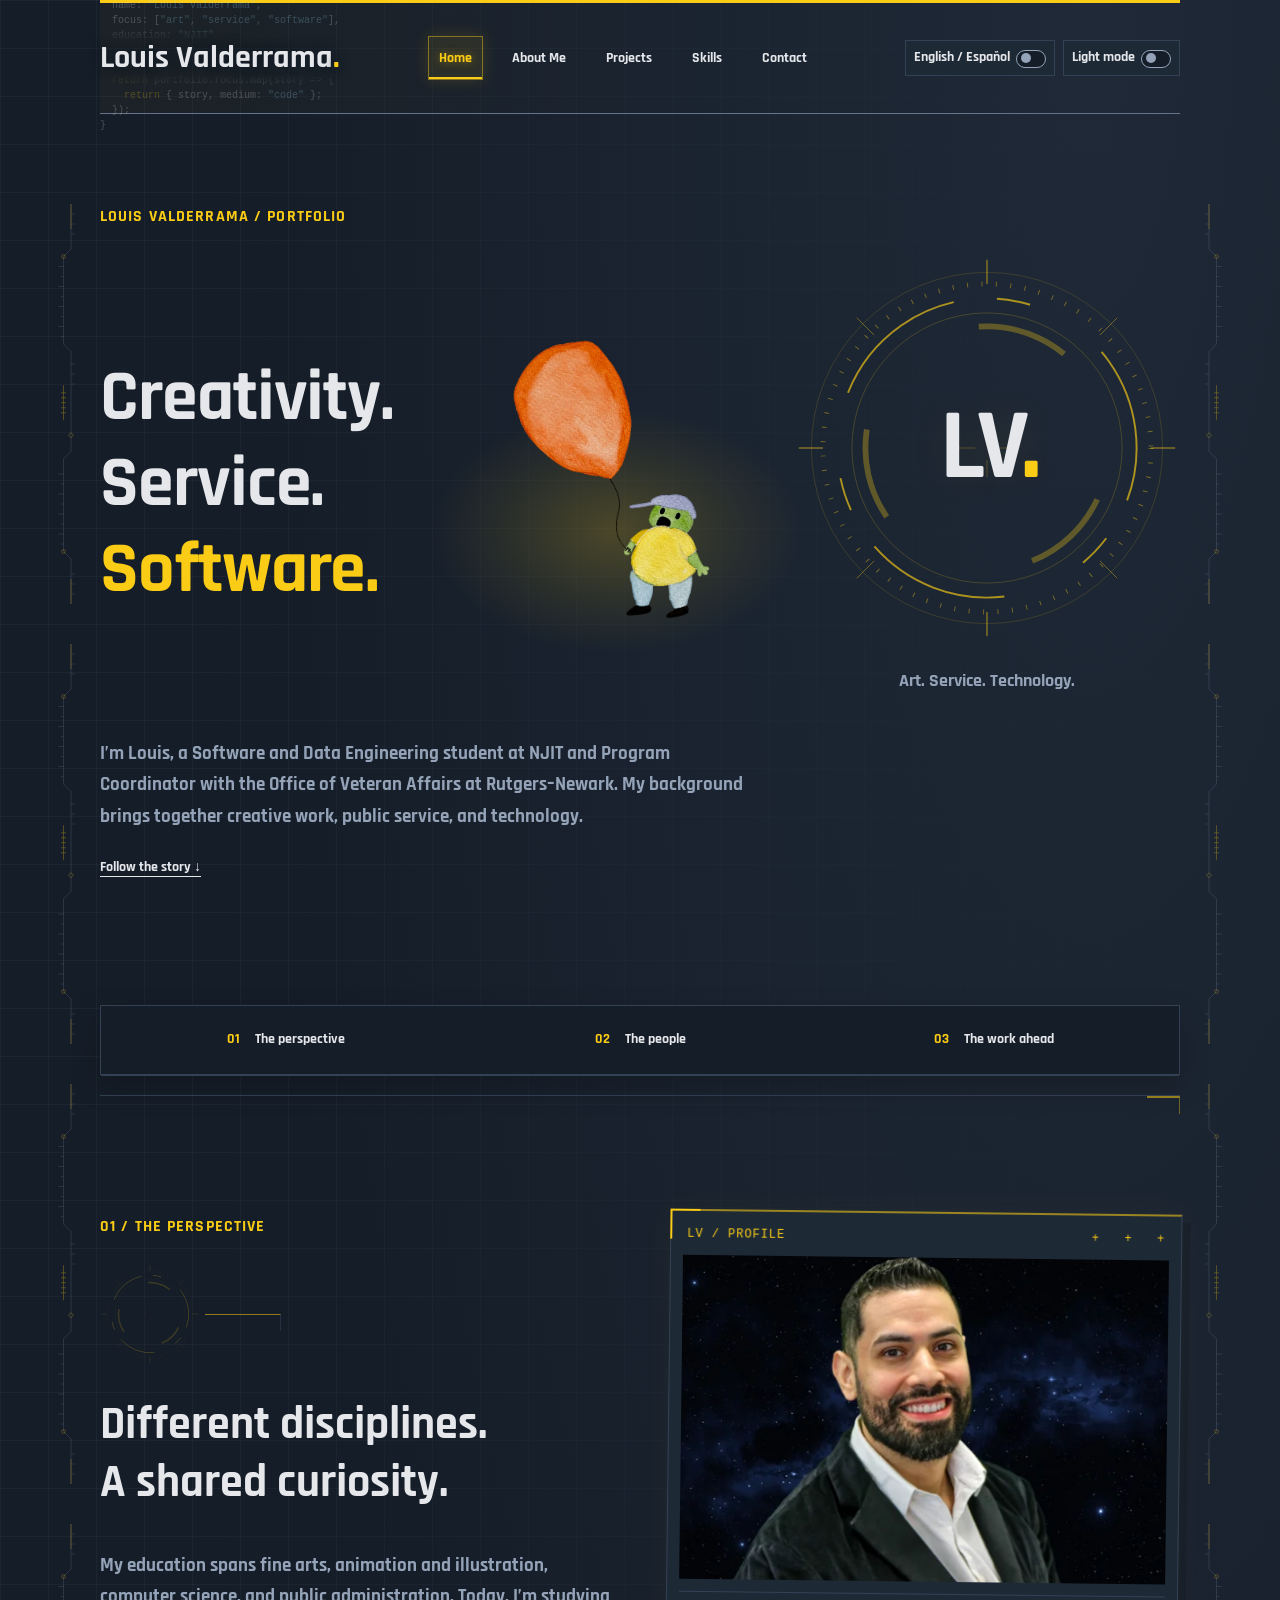
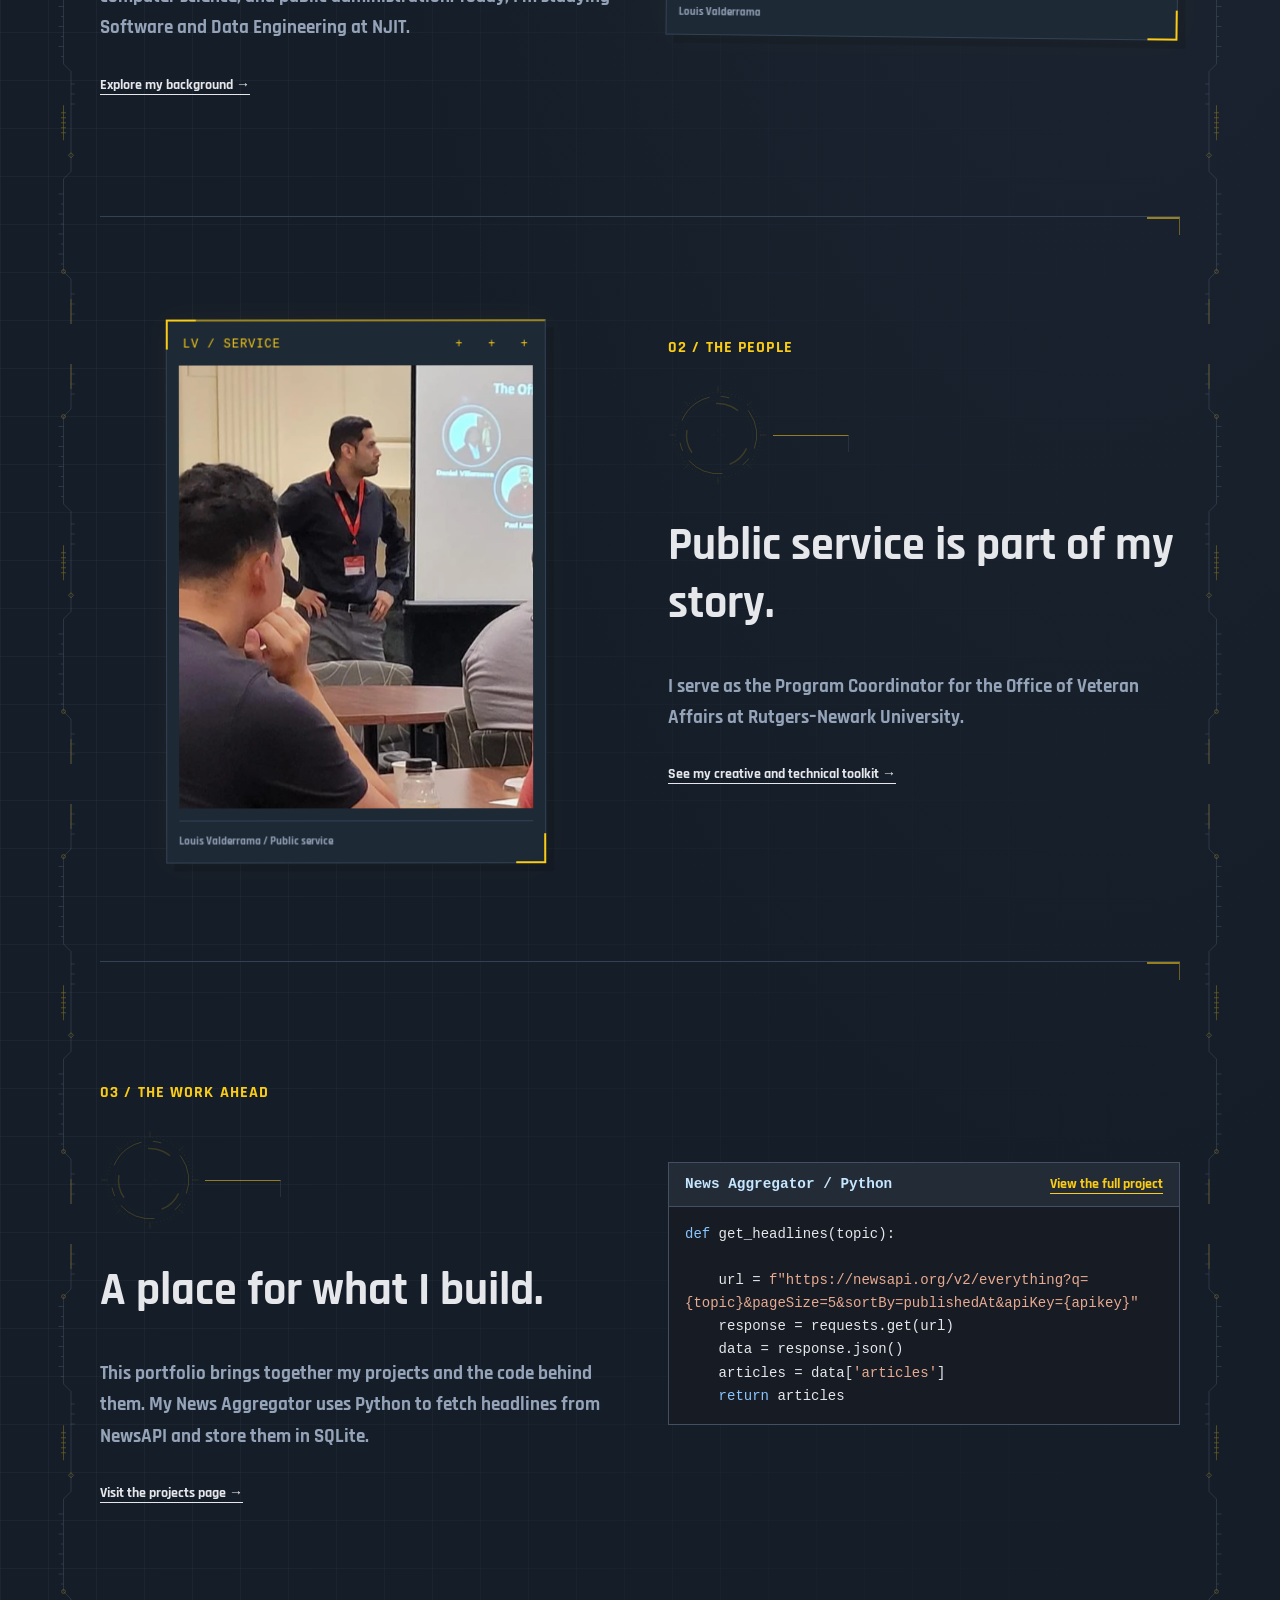
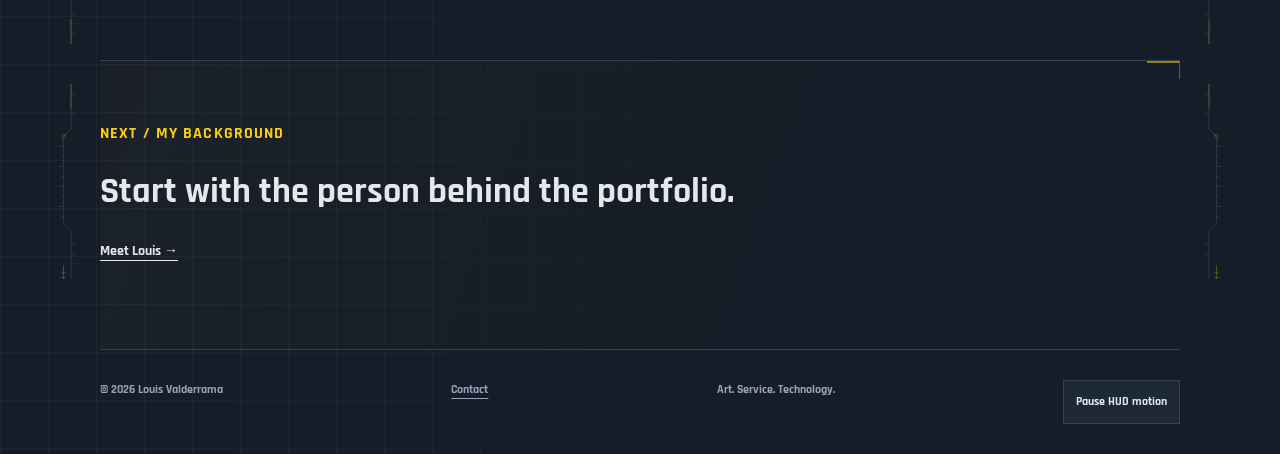
==== commit 00eca3da: "Show News Aggregator code on the homepage" ====
--- a/index.html
+++ b/index.html
@@ -15,9 +15,9 @@
         document.documentElement.dataset.theme = 'dark';
       }
     </script>
-    <script src="js/theme.js?v=deferred-theme-1" defer></script>
+    <script src="js/theme.js?v=theme-action-1" defer></script>
     <link rel="preload" href="fonts/Rajdhani-Bold.woff2" as="font" type="font/woff2" crossorigin>
-    <link rel="stylesheet" href="css/style.css?v=service-portrait-1">
+    <link rel="stylesheet" href="css/style.css?v=home-news-source-1">
   </head>
   <body>
     <a class="skip-link" href="#main">Skip to content</a>
@@ -46,7 +46,7 @@
       </nav>
       <div class="header-controls">
         <button class="language-toggle" type="button" role="switch" aria-checked="false" aria-label="Spanish language" hidden><span lang="en">English</span> / <span lang="es">Español</span></button>
-        <button class="theme-toggle" type="button" role="switch" aria-checked="false" hidden>Light mode</button>
+        <button class="theme-toggle" type="button" hidden>Light mode</button>
       </div>
     </header>
     <main id="main" class="home-page">
@@ -108,15 +108,21 @@
           <p class="eyebrow">03 / The work ahead</p>
           <div class="chapter-instrument" aria-hidden="true"></div>
           <h2 data-reveal>A place for what I build.</h2>
-          <p class="lead" data-reveal>This portfolio brings together my projects and the code behind them. Here is a look at my Python notebook work with APIs and SQLite.</p>
+          <p class="lead" data-reveal>This portfolio brings together my projects and the code behind them. My News Aggregator uses Python to fetch headlines from NewsAPI and store them in SQLite.</p>
           <a class="text-link" href="projects.html">Visit the projects page &rarr;</a>
         </div>
-        <figure class="hud-picture portrait-frame" data-reveal>
-          <div class="portrait-mark" aria-hidden="true"><span>LV / DEVELOPMENT</span><span>+ &nbsp; + &nbsp; +</span></div>
-          <a class="work-image-link" href="images/work-ahead-api-notebook.png">
-            <img src="images/work-ahead-api-notebook.png" alt="Python notebook showing an OpenWeatherMap request, weather-file output, and the start of a SQLite currency-rate table." width="986" height="907" loading="lazy" decoding="async">
-          </a>
-          <figcaption>Python / APIs &amp; SQLite — Select to view full size</figcaption>
+        <figure class="project-source work-source" data-reveal>
+          <figcaption class="source-toolbar">
+            <span class="source-filename">News Aggregator / Python</span>
+            <a class="source-action" href="projects.html#chapter-3">View the full project</a>
+          </figcaption>
+          <pre class="project-source-preview"><code><span class="source-keyword">def</span> get_headlines(topic):
+
+    url = <span class="source-string">f&quot;https://newsapi.org/v2/everything?q={topic}&amp;pageSize=5&amp;sortBy=publishedAt&amp;apiKey={apikey}&quot;</span>
+    response = requests.get(url)
+    data = response.json()
+    articles = data[<span class="source-string">&#39;articles&#39;</span>]
+    <span class="source-keyword">return</span> articles</code></pre>
         </figure>
       </section>
       <section class="story-next" aria-labelledby="continue-heading">
@@ -131,7 +137,7 @@
       <span>Art. Service. Technology.</span>
       <button class="motion-toggle" type="button" aria-pressed="false" hidden>Pause HUD motion</button>
     </footer>
-    <script src="js/language.js" defer></script>
+    <script src="js/language.js?v=home-news-source-1" defer></script>
     <script src="js/navigation.js?v=stable-header-1" defer onerror="document.documentElement.removeAttribute('data-js')"></script>
     <script src="js/hud-motion.js" defer></script>
     <script src="js/projects-story.js" defer></script>
--- a/css/style.css
+++ b/css/style.css
@@ -327,8 +327,6 @@
 .portrait-mark { display: flex; justify-content: space-between; gap: 16px; padding: 2px 4px 12px; color: var(--accent); font: 12px/1.5 Consolas, "Courier New", monospace; letter-spacing: .08em; }
 .portrait-frame figcaption { border-top: 1px solid var(--line); margin-top: 12px; }
 
-.work-chapter .portrait-frame img { aspect-ratio: auto; }
-.work-image-link { display: block; }
 .service-chapter .portrait-frame { max-width: 380px; justify-self: center; }
 /* The portrait asset contains the crop; keep it in normal flow on all screens. */
 .service-chapter .portrait-frame img {
@@ -366,44 +364,6 @@
 .code-project-body { gap: 48px; align-items: center; }
 .project-brief { padding: 0; }
 .project-visual { border: 0; padding: 0; background: none; gap: 24px; }
-.project-screenshot {
-  position: relative;
-  margin: 0;
-  padding: 18px;
-  border: 1px solid var(--line);
-  border-top: 2px solid var(--accent);
-  background: linear-gradient(135deg, #facc1509, transparent 60%), var(--panel);
-  box-shadow: 5px 5px 0 #0002;
-}
-.project-screenshot::before, .project-screenshot::after {
-  content: "";
-  position: absolute;
-  width: 26px;
-  height: 26px;
-  border-color: var(--accent);
-  border-style: solid;
-  pointer-events: none;
-}
-.project-screenshot::before { top: 5px; left: 5px; border-width: 2px 0 0 2px; }
-.project-screenshot::after { bottom: 5px; right: 5px; border-width: 0 2px 2px 0; }
-.project-screenshot a { display: block; position: relative; z-index: 1; transform-origin: center; }
-.project-screenshot img { display: block; width: 100%; height: auto; }
-.sorting-screenshot img { max-height: 360px; object-fit: contain; background: #111111; }
-.project-screenshot figcaption {
-  margin-top: 16px;
-  padding-top: 12px;
-  border-top: 1px solid var(--line);
-  color: var(--muted);
-  font: 13px/1.6 Consolas, "Courier New", monospace;
-}
-.project-screenshot:focus-within { border-color: var(--accent); }
-@media (prefers-reduced-motion: no-preference) {
-  .project-screenshot a { transition: transform 180ms ease, box-shadow 180ms ease; }
-  .project-screenshot a:focus-visible { transform: scale(1.035); box-shadow: 0 0 20px #facc1526; }
-}
-@media (hover: hover) and (prefers-reduced-motion: no-preference) {
-  .project-screenshot a:hover { transform: scale(1.035); box-shadow: 0 0 20px #facc1526; }
-}
 .contact-panel { margin-block: 70px 90px; padding: 0 0 0 28px; border: 0; border-left: 2px solid var(--accent); background: none; box-shadow: none; }
 .story-next { border-top: 1px solid var(--line); padding-block: 60px 85px; margin-top: 35px; }
 .story-next h2 { max-width: 650px; margin-bottom: 24px; }
@@ -427,7 +387,7 @@
   .story-next { padding-block: 44px 60px; }
   footer { flex-direction: column; gap: 12px; }
 }
-/* Projects unfold as three chapters; screenshots stay usable without JavaScript. */
+/* Projects unfold as three chapters; source previews work without JavaScript. */
 .chapter-nav {
   position: sticky;
   top: 12px;
@@ -456,15 +416,9 @@
 .project-flow li { padding: 12px 16px; font: 14px/1.5 Consolas, "Courier New", monospace; color: var(--muted); }
 .project-flow li::before { counter-increment: sequence; content: "0" counter(sequence) " / "; color: var(--accent); }
 .projects-page .project-visual { gap: 56px; padding-block: 24px; }
-.projects-page .project-screenshot { transform-origin: center; }
-.projects-page .project-screenshot:nth-child(even) { margin-left: 24px; }
-.projects-page .sorting-screenshot img { max-height: 480px; }
 @media (prefers-reduced-motion: no-preference) {
   .projects-page.story-motion [data-reveal] { opacity: .45; transform: translateY(24px); transition: opacity 650ms ease, transform 650ms ease; }
   .projects-page.story-motion [data-reveal].is-revealed { opacity: 1; transform: none; }
-  .projects-page.story-motion .project-screenshot { transform: translateY(calc((var(--chapter-progress, .5) - .5) * -48px)) rotate(calc((var(--chapter-progress, .5) - .5) * 1.4deg)); }
-  .projects-page.story-motion .project-screenshot:nth-child(even) { transform: translateY(calc((var(--chapter-progress, .5) - .5) * 48px)) rotate(calc((var(--chapter-progress, .5) - .5) * -1.4deg)); }
-  .projects-page.story-motion .chapter-instrument { animation: hud-orbit 90s linear infinite; }
 }
 @media (max-width: 850px) {
   .projects-page .code-project-body { grid-template-columns: minmax(0, 1fr); gap: 24px; }
@@ -473,7 +427,6 @@
   .projects-page .code-project { padding-block: 60px; }
   .chapter-nav a { font-size: 13px; padding: 8px 4px; }
   .chapter-nav a span { margin-right: 3px; }
-  .projects-page .project-screenshot:nth-child(even) { margin-left: 0; }
 }
 @media (max-height: 760px) {
   .projects-page .project-brief { position: relative; top: auto; }
@@ -485,6 +438,293 @@
   .chapter-instrument { width: 100px; height: 100px; }
   .chapter-instrument::after { left: 105px; width: 60px; }
 }
+.projects-page .interactive-project .code-project-body {
+  grid-template-columns: minmax(0, 1fr);
+  gap: clamp(20px, 4vw, 36px);
+  text-align: center;
+}
+.projects-page .interactive-project .project-brief {
+  position: static;
+  padding: 0;
+}
+.projects-page .interactive-project .project-brief h3 { margin-bottom: 12px; }
+.project-hud {
+  display: grid;
+  grid-template-columns: 1fr 48px 1fr;
+  align-items: center;
+  gap: 12px;
+  width: min(100%, 260px);
+  margin: 0 auto 12px;
+}
+.project-hud::before,
+.project-hud::after {
+  content: "";
+  height: 1px;
+  background: linear-gradient(90deg, transparent, var(--accent));
+  opacity: .55;
+}
+.project-hud::after { transform: scaleX(-1); }
+.project-hud span {
+  aspect-ratio: 1;
+  background: url("../images/hud-ring.svg") center / contain no-repeat;
+}
+.projects-page .interactive-project .project-visual {
+  align-items: center;
+  gap: clamp(28px, 5vw, 48px);
+  padding: 0;
+}
+.game-player {
+  width: 100%;
+  max-width: 960px;
+  min-width: 0;
+  display: grid;
+  justify-items: center;
+  gap: 16px;
+  padding: clamp(8px, 2vw, 20px);
+  border: 1px solid var(--line);
+  background: var(--panel);
+}
+.game-player p { margin: 0; color: var(--muted); }
+.game-player.game-video { display: none; }
+@media (max-width: 580px),
+       (max-width: 850px) and (pointer: coarse),
+       (max-height: 580px) and (pointer: coarse) {
+  .game-player:not(.game-video) { display: none; }
+  .game-player.game-video {
+    display: grid;
+    padding: 20px;
+  }
+}
+.project-game {
+  display: block;
+  width: 100%;
+  height: auto;
+  aspect-ratio: 8 / 5;
+  border: 1px solid var(--line);
+  background: var(--paper);
+}
+.game-launch {
+  display: grid;
+  place-items: center;
+  text-decoration: none;
+}
+.game-launch:is(:hover, :focus-visible) .button {
+  background: var(--panel);
+  color: var(--ink);
+}
+.project-demo {
+  width: min(100%, 960px);
+  min-width: 0;
+  padding: clamp(14px, 3vw, 28px);
+  border: 1px solid var(--line);
+  background: var(--panel);
+  text-align: left;
+}
+.project-demo h4 { margin: 0 0 16px; font-size: 1.35rem; }
+.demo-fields,
+.sorting-results {
+  display: grid;
+  grid-template-columns: minmax(0, 3fr) minmax(0, 2fr);
+  gap: 16px;
+}
+.demo-fields .form-field { margin: 0; }
+.demo-fields label,
+.demo-fields p { margin: 0 0 6px; }
+.demo-fields p { color: var(--muted); }
+.demo-fields select {
+  display: block;
+  width: 100%;
+  min-height: 50px;
+  padding: 8px 12px;
+  border: 1px solid var(--line);
+  background: var(--panel);
+  color: var(--ink);
+  font: 16px/1.5 Arial, Helvetica, sans-serif;
+}
+.sorting-results { margin-top: 16px; }
+.sorting-results[hidden] { display: none; }
+.sorting-result {
+  min-width: 0;
+  padding: 12px;
+  border: 1px solid var(--line);
+  background: var(--paper);
+}
+.sorting-result output,
+#sorting-current {
+  display: block;
+  margin-top: 6px;
+  color: var(--ink);
+  overflow-wrap: anywhere;
+  font: 1rem/1.5 Consolas, "Courier New", monospace;
+  user-select: all;
+}
+.sorting-pass { margin: 0; }
+.sorting-actions { display: flex; flex-wrap: wrap; gap: 8px; margin-top: 12px; }
+.sorting-actions button {
+  min-height: 44px;
+  padding: 6px 12px;
+  border: 1px solid var(--line);
+  background: var(--panel);
+  color: var(--ink);
+  font: inherit;
+  cursor: pointer;
+}
+.sorting-actions button:disabled { opacity: .55; cursor: default; }
+.sorting-actions button:enabled:hover { border-color: var(--accent); }
+.sorting-actions button:focus-visible,
+.demo-fields select:focus-visible { outline: 3px solid var(--accent); outline-offset: 2px; }
+@media (max-width: 580px) {
+  .demo-fields,
+  .sorting-results { grid-template-columns: minmax(0, 1fr); }
+}
+.news-demo h4 { margin-bottom: 6px; }
+.news-demo .demo-fields { margin-block: 16px; }
+.demo-note { margin: 0; color: var(--muted); }
+.news-results {
+  margin: 8px 0 0;
+  padding-inline-start: 2.25rem;
+}
+.news-results li {
+  padding: 12px 0;
+  border-top: 1px solid var(--line);
+}
+.news-results li::marker { color: var(--accent); }
+.news-results time { color: var(--muted); font: .875rem Consolas, "Courier New", monospace; }
+.news-results h5 { margin: 4px 0; font-size: 1.0625rem; }
+.news-results p { margin: 0; }
+.project-source {
+  width: min(100%, 720px);
+  min-width: 0;
+  color-scheme: dark;
+  border: 1px solid #435063;
+  background: #171c24;
+  color: #e5e7eb;
+  text-align: left;
+}
+.project-source summary {
+  display: block;
+  cursor: pointer;
+}
+.project-source summary::-webkit-details-marker { display: none; }
+.project-source summary:focus-visible,
+.project-source-full:focus-visible { outline: 2px solid #facc15; outline-offset: -3px; }
+.source-toolbar {
+  display: flex;
+  flex-wrap: wrap;
+  align-items: center;
+  justify-content: space-between;
+  gap: 8px 16px;
+  padding: 10px 16px;
+  border-bottom: 1px solid #435063;
+  background: #232b37;
+}
+.source-toolbar .source-filename {
+  margin: 0;
+  color: #c5e6ff;
+  font: 700 .9rem/1.5 Consolas, "Courier New", monospace;
+}
+.source-action { color: #facc15; font-size: .875rem; }
+.source-collapse,
+.project-source[open] .source-expand,
+.project-source[open] .project-source-preview { display: none; }
+.project-source[open] .source-collapse { display: inline; }
+.project-source-preview,
+.project-source-full {
+  padding: 16px;
+  font: .875rem/1.65 Consolas, "Courier New", monospace;
+  tab-size: 4;
+}
+.project-source-preview {
+  display: block;
+  white-space: pre-wrap;
+  overflow-wrap: anywhere;
+}
+.project-source-full {
+  max-height: min(60vh, 30rem);
+  margin: 0;
+  overflow: auto;
+}
+@media (max-width: 850px) {
+  .project-source-full {
+    white-space: pre-wrap;
+    overflow-wrap: anywhere;
+  }
+}
+.projects-page :is(.game-player, .project-demo, .project-source) {
+  position: relative;
+  box-shadow: 0 0 0 0 transparent;
+}
+.projects-page :is(.game-player, .project-demo, .project-source)::before,
+.projects-page :is(.game-player, .project-demo, .project-source)::after {
+  content: "";
+  position: absolute;
+  width: 16px;
+  height: 16px;
+  border: solid var(--accent);
+  opacity: .55;
+  pointer-events: none;
+}
+.projects-page :is(.game-player, .project-demo, .project-source)::before {
+  inset: -1px auto auto -1px;
+  border-width: 2px 0 0 2px;
+}
+.projects-page :is(.game-player, .project-demo, .project-source)::after {
+  inset: auto -1px -1px auto;
+  border-width: 0 2px 2px 0;
+}
+.projects-page :is(.game-player, .project-demo, .project-source):focus-within,
+.projects-page .project-source[open] {
+  border-color: var(--accent);
+  box-shadow: 0 0 16px #facc152e;
+}
+.projects-page :is(.game-player, .project-demo, .project-source):focus-within::before,
+.projects-page :is(.game-player, .project-demo, .project-source):focus-within::after,
+.projects-page .project-source[open]::before,
+.projects-page .project-source[open]::after {
+  width: 28px;
+  height: 24px;
+  opacity: 1;
+}
+@media (hover: hover) {
+  .projects-page :is(.game-player, .project-demo, .project-source):hover {
+    border-color: var(--accent);
+    box-shadow: 0 0 16px #facc152e;
+  }
+  .projects-page :is(.game-player, .project-demo, .project-source):hover::before,
+  .projects-page :is(.game-player, .project-demo, .project-source):hover::after {
+    width: 28px;
+    height: 24px;
+    opacity: 1;
+  }
+}
+@media (prefers-reduced-motion: no-preference) {
+  html:not([data-hud-paused]) .projects-page :is(.game-player, .project-demo, .project-source) {
+    transition: border-color 220ms ease, box-shadow 220ms ease;
+  }
+  html:not([data-hud-paused]) .projects-page :is(.game-player, .project-demo, .project-source)::before,
+  html:not([data-hud-paused]) .projects-page :is(.game-player, .project-demo, .project-source)::after {
+    transition: width 220ms ease, height 220ms ease, opacity 220ms ease;
+  }
+  html:not([data-hud-paused]) .projects-page.story-motion .project-brief:has(h3.is-revealed) .project-hud span {
+    animation: project-hud-reveal 520ms ease-out both;
+  }
+}
+@keyframes project-hud-reveal {
+  from { opacity: .35; transform: rotate(-48deg) scale(.85); }
+}
+.source-comment { color: #9bb98a; }
+.source-string { color: #e8aa91; }
+.source-keyword { color: #8ac5ff; }
+.source-type { color: #79d9c0; }
+.source-number { color: #c5daa0; }
+.work-source {
+  width: 100%;
+  max-width: 560px;
+  margin: 0;
+  justify-self: center;
+  align-self: center;
+}
+.work-source .project-source-preview { margin: 0; }
 /* The homepage moves from background, to service, to the work itself. */
 .home-page .story-chapter { padding-block: 100px; scroll-margin-top: 110px; align-items: start; }
 .home-page .story-chapter > div:first-child { position: sticky; top: 115px; padding-block: 18px; }
@@ -786,8 +1026,8 @@
   background: var(--muted);
   pointer-events: none;
 }
-.language-toggle[aria-checked="true"]::before, .theme-toggle[aria-checked="true"]::before { border-color: var(--accent); }
-.language-toggle[aria-checked="true"]::after, .theme-toggle[aria-checked="true"]::after { transform: translateX(12px); background: var(--accent); }
+.language-toggle[aria-checked="true"]::before, html[data-theme="light"] .theme-toggle::before { border-color: var(--accent); }
+.language-toggle[aria-checked="true"]::after, html[data-theme="light"] .theme-toggle::after { transform: translateX(12px); background: var(--accent); }
 @media (prefers-reduced-motion: no-preference) {
   .language-toggle::after, .theme-toggle::after { transition: transform 160ms ease, background-color 160ms ease; }
 }
@@ -990,32 +1230,6 @@
   .about-page .tags li { min-height: 104px; padding: 20px 18px; }
   .about-page .education > div { grid-template-columns: minmax(0, 1fr); }
   .about-instrument { width: 88px; height: 88px; }
-}
-
-html.gallery-open { overflow: hidden; }
-.project-gallery {
-  width: min(1100px, 96vw);
-  max-width: 96vw;
-  max-height: 94dvh;
-  padding: clamp(12px, 3vw, 24px);
-  border: 1px solid var(--line);
-  background: var(--paper);
-  color: var(--ink);
-}
-.project-gallery::backdrop { background: #080b10e8; }
-.gallery-toolbar, .gallery-controls { display: flex; align-items: center; justify-content: space-between; gap: 12px; }
-.gallery-toolbar h2 { margin: 0; font-size: 20px; }
-.project-gallery button { min-height: 44px; padding: 10px 14px; border: 1px solid var(--line); background: var(--panel); color: var(--ink); font: inherit; cursor: pointer; }
-.project-gallery button:hover { border-color: var(--accent); }
-.project-gallery button:focus-visible { outline: 3px solid var(--accent); outline-offset: 3px; }
-.gallery-stage { margin-block: 16px; touch-action: pan-y pinch-zoom; }
-.gallery-image { display: block; width: 100%; height: 60dvh; object-fit: contain; }
-.gallery-caption { margin-bottom: 16px; color: var(--ink); }
-.gallery-count { white-space: nowrap; color: var(--accent); font-family: Consolas, "Courier New", monospace; }
-.gallery-hint { margin: 12px 0 0; color: var(--muted); font-size: 14px; }
-@media (max-width: 580px) {
-  .gallery-image { height: 50dvh; }
-  .project-gallery button { padding-inline: 10px; font-size: 14px; }
 }
 
 .menu-toggle {
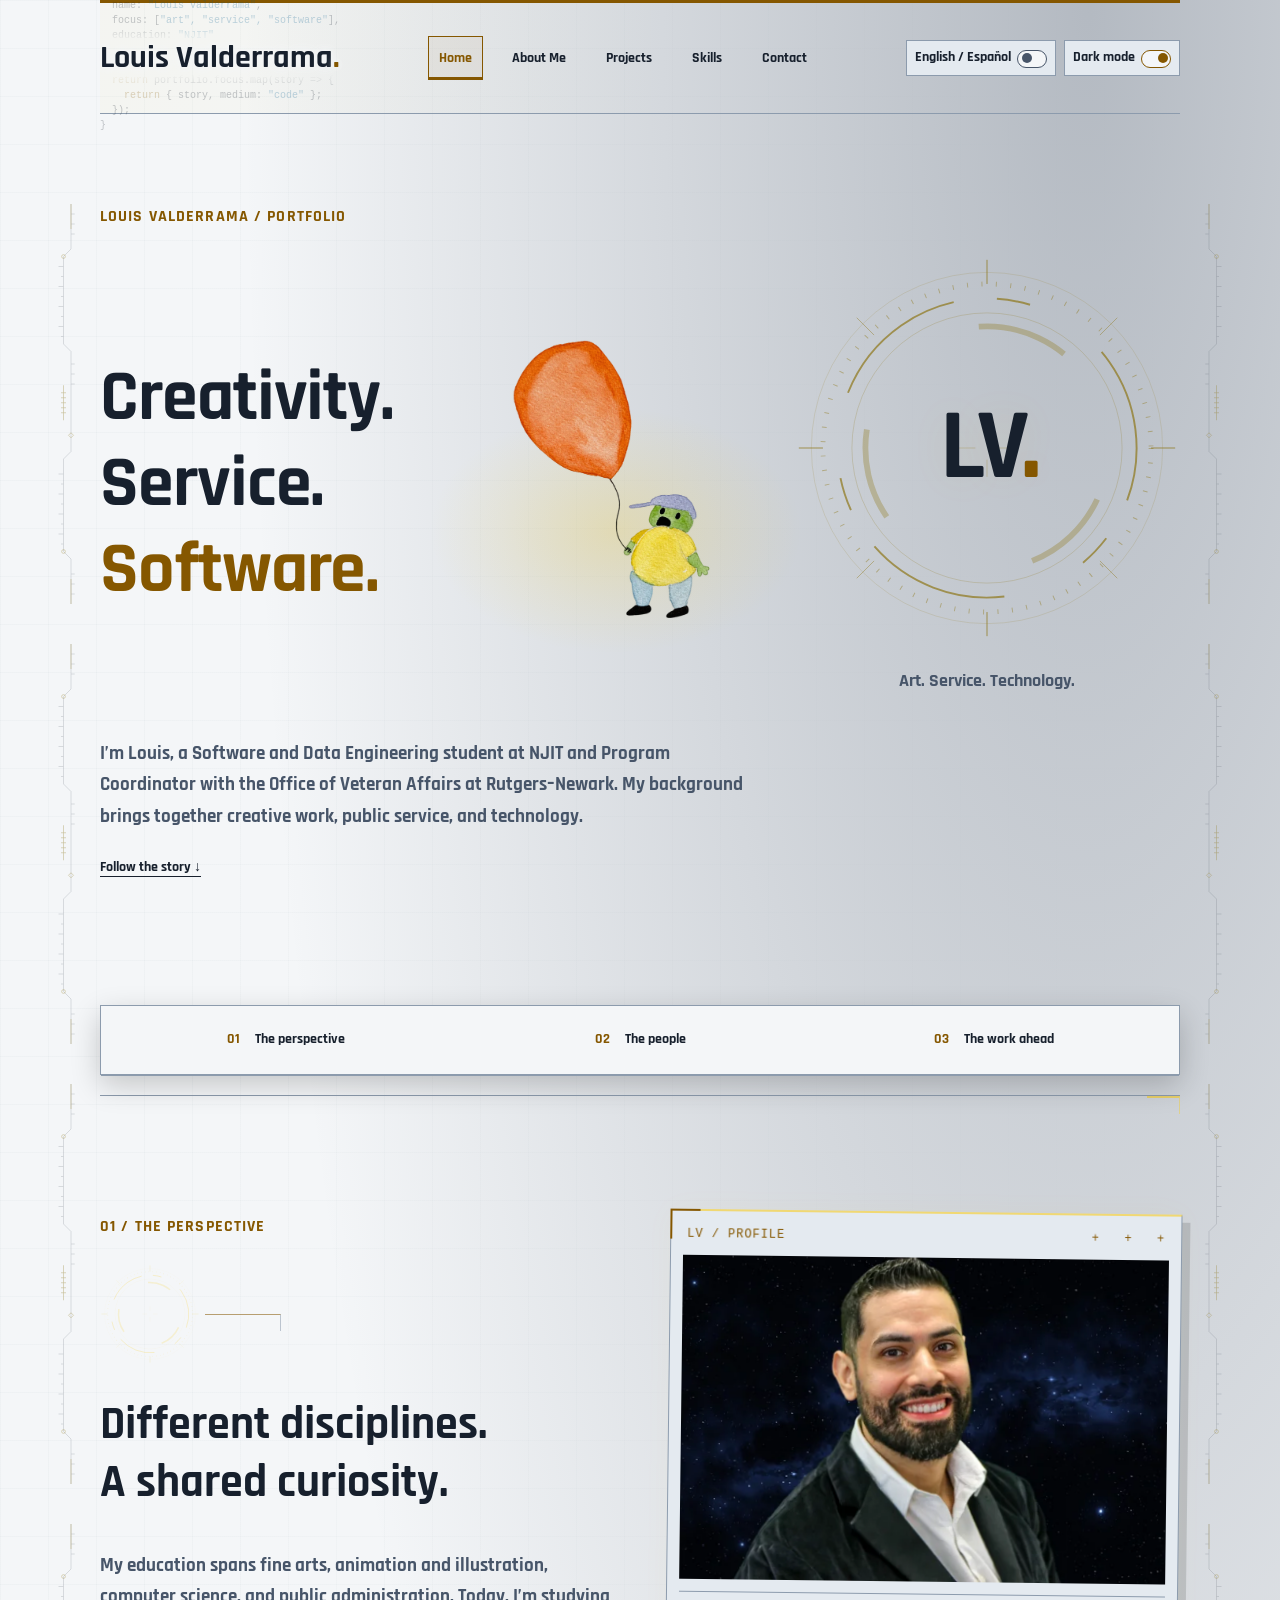
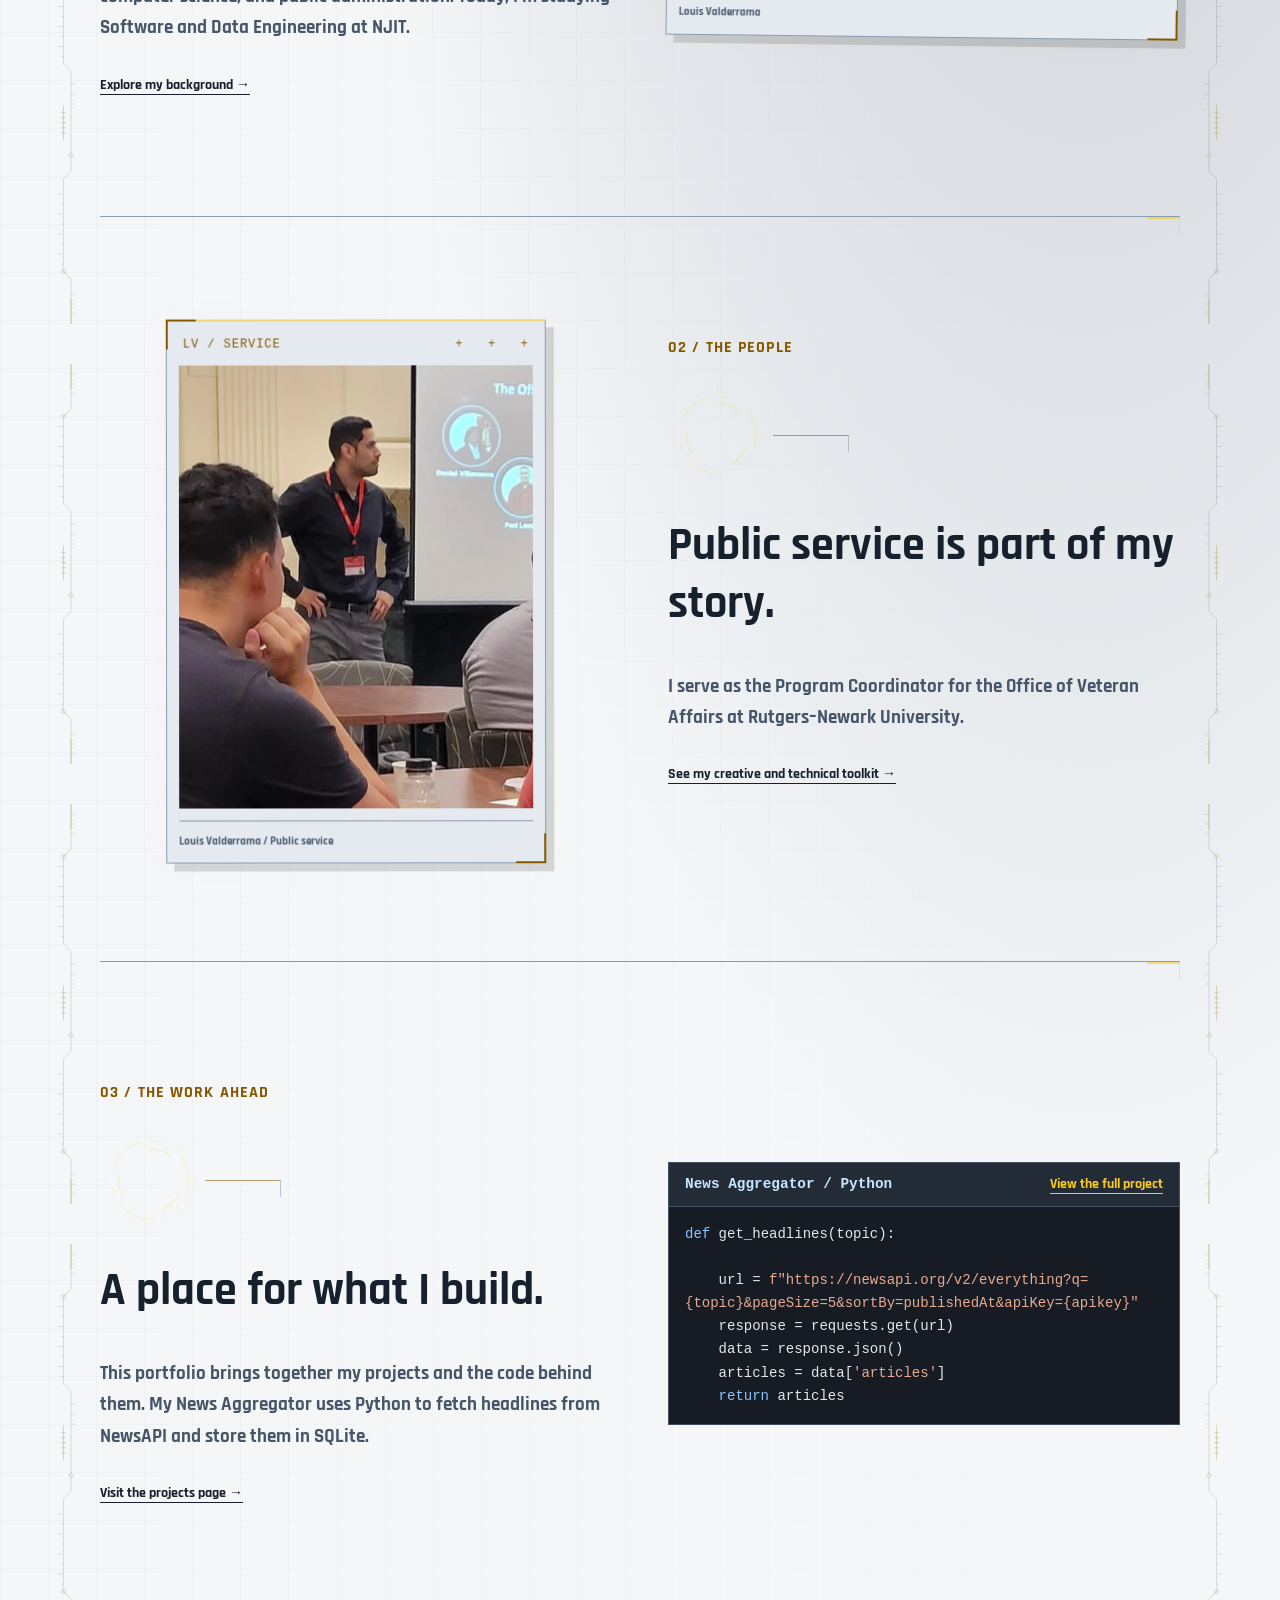
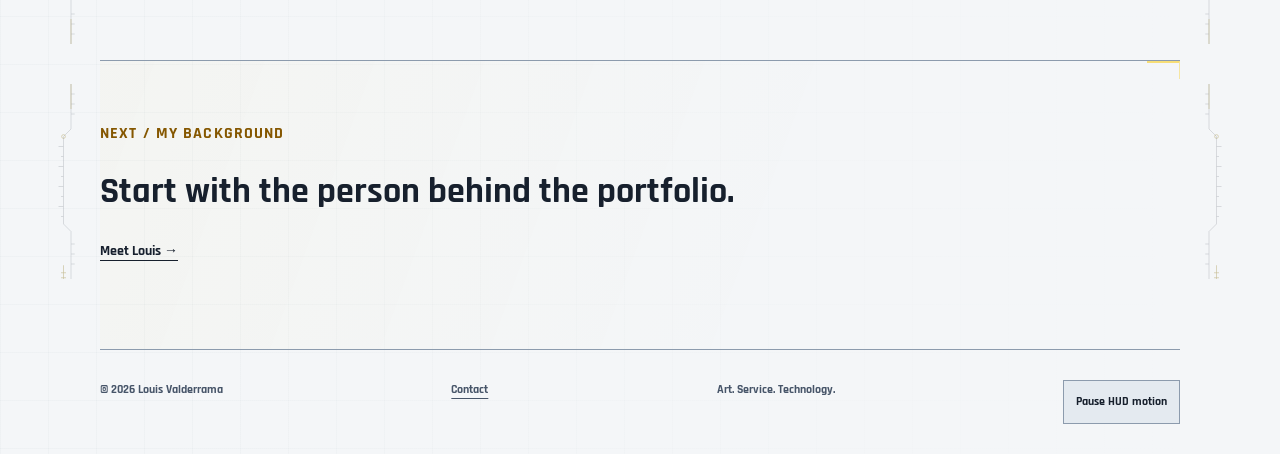
==== commit e89252bf: "Default portfolio pages to light mode" ====
--- a/index.html
+++ b/index.html
@@ -1,5 +1,5 @@
 <!DOCTYPE html>
-<html lang="en">
+<html lang="en" data-theme="light">
   <head>
     <meta charset="UTF-8">
     <meta name="viewport" content="width=device-width, initial-scale=1.0">
@@ -10,9 +10,9 @@
       document.documentElement.dataset.js = '';
       try {
         const savedTheme = localStorage.getItem('portfolio-theme');
-        document.documentElement.dataset.theme = savedTheme === 'light' ? 'light' : 'dark';
+        document.documentElement.dataset.theme = savedTheme === 'dark' ? 'dark' : 'light';
       } catch {
-        document.documentElement.dataset.theme = 'dark';
+        document.documentElement.dataset.theme = 'light';
       }
     </script>
     <script src="js/theme.js?v=theme-action-1" defer></script>
--- a/css/style.css
+++ b/css/style.css
@@ -210,6 +210,20 @@
 .education > div:hover, .skill-list article:hover { border-left-color: var(--accent); }
 .tags li { border-left: 2px solid #facc1566; }
 .button { border-radius: 0; box-shadow: 4px 4px 0 #facc1520; }
+.linkedin-button {
+  background: #132638;
+  color: #a9d3ff;
+  border-color: #70b5f9;
+  box-shadow: 4px 4px 0 #70b5f933;
+}
+.linkedin-button:hover { background: #203d55; color: #e3f1ff; }
+html[data-theme="light"] .linkedin-button {
+  background: #0a66c2;
+  color: #fff;
+  border-color: #0a66c2;
+  box-shadow: 4px 4px 0 #0a66c233;
+}
+html[data-theme="light"] .linkedin-button:hover { background: #084d94; }
 @media (max-width: 1050px) {
   .site-header { flex-direction: column; align-items: flex-start; gap: 15px; }
 }
@@ -766,8 +780,7 @@
 @media (prefers-reduced-motion: no-preference) {
   .skills-page.story-motion [data-reveal] { opacity: .45; transform: translateY(24px); transition: opacity 650ms ease, transform 650ms ease; }
   .skills-page.story-motion .is-revealed { opacity: 1; transform: none; }
-  .skills-page.story-motion .hud-picture { transform: translateY(calc((var(--chapter-progress, .5) - .5) * -48px)) rotate(calc((var(--chapter-progress, .5) - .5) * 1.4deg)); }
-  .skills-page.story-motion article:nth-child(even) .hud-picture { transform: translateY(calc((var(--chapter-progress, .5) - .5) * 48px)) rotate(calc((var(--chapter-progress, .5) - .5) * -1.4deg)); }
+  .skills-page.story-motion .skill-visual .hud-picture { transform: translateY(calc((var(--chapter-progress, .5) - .5) * -48px)) rotate(calc((var(--chapter-progress, .5) - .5) * 1.4deg)); }
   .skills-page.story-motion .chapter-instrument { animation: hud-orbit 90s linear infinite reverse; }
 }
 @media (max-width: 850px) {
@@ -845,10 +858,75 @@
 .hud-picture.background-portrait { margin: 24px 0 0; }
 .hud-picture.background-portrait img { aspect-ratio: auto; object-fit: contain; }
 .hud-picture.design-artwork img {
+  aspect-ratio: auto;
+  object-fit: contain;
+}
+.skills-page .skill-list .design-chapter { grid-template-columns: minmax(0, 1fr); }
+.design-gallery {
+  display: grid;
+  grid-template-columns: repeat(2, minmax(0, 1fr));
+  gap: 24px;
+  margin-block-start: 20px;
+}
+.artwork-preview { display: block; }
+.design-artwork::before, .design-artwork::after { animation: none; }
+
+@media (prefers-reduced-motion: no-preference) {
+  html:not([data-hud-paused]) .design-artwork::before,
+  html:not([data-hud-paused]) .design-artwork::after {
+    transition: width 220ms ease-out, height 220ms ease-out;
+  }
+
+  html:not([data-hud-paused]) .design-artwork:has(.artwork-preview:is(:focus-visible, :active))::before,
+  html:not([data-hud-paused]) .design-artwork:has(.artwork-preview:is(:focus-visible, :active))::after {
+    width: 44px;
+    height: 44px;
+  }
+}
+
+@media (prefers-reduced-motion: no-preference) and (hover: hover) and (pointer: fine) {
+  html:not([data-hud-paused]) .artwork-preview img { transition: transform 220ms ease-out; }
+  html:not([data-hud-paused]) .design-artwork:hover .artwork-preview img { transform: scale(1.025); }
+
+  html:not([data-hud-paused]) .design-artwork:hover::before,
+  html:not([data-hud-paused]) .design-artwork:hover::after {
+    width: 44px;
+    height: 44px;
+  }
+}
+
+.artwork-viewer {
+  width: min(46rem, calc(100% - 24px));
+  max-height: calc(100% - 24px);
+  padding: 12px;
+  color: var(--ink);
+  background: var(--panel);
+  border: 1px solid var(--line);
+}
+.artwork-viewer::backdrop { background: #000d; }
+.artwork-viewer form { display: flex; justify-content: flex-end; }
+.artwork-viewer figure { margin: 8px 0; text-align: center; }
+.artwork-viewer img {
+  display: block;
   width: 100%;
-  height: auto;
-  aspect-ratio: 2550 / 3300;
+  height: min(65dvh, 44rem);
   object-fit: contain;
+  touch-action: pan-y pinch-zoom;
+}
+.artwork-viewer figcaption { padding-block: 8px; }
+.artwork-controls { display: flex; justify-content: space-between; gap: 8px; }
+.artwork-viewer button {
+  min-height: 44px;
+  padding: 6px 10px;
+  color: inherit;
+  background: var(--paper);
+  border: 1px solid var(--line);
+  cursor: pointer;
+}
+.artwork-viewer button:focus-visible { outline: 3px solid var(--accent); outline-offset: 2px; }
+html:has(.artwork-viewer[open]) { overflow: hidden; }
+@media (max-width: 580px) {
+  .design-gallery { grid-template-columns: minmax(0, 1fr); }
 }
 .hud-picture figcaption { padding-top: 12px; color: var(--muted); font: 700 11px/1.6 "Rajdhani", Arial, Helvetica, sans-serif; }
 .picture-heading { display: grid; grid-template-columns: 1.2fr 1fr; gap: 60px; align-items: center; padding-right: 0; }
@@ -941,7 +1019,7 @@
   html[data-hud-paused] .monogram-letters { animation-play-state: paused; }
 }
 
-/* Shared theme colors; keep the original dark palette as the default. */
+/* Shared light theme colors. */
 html[data-theme="light"] {
   color-scheme: light;
   --paper: #f4f6f8;
